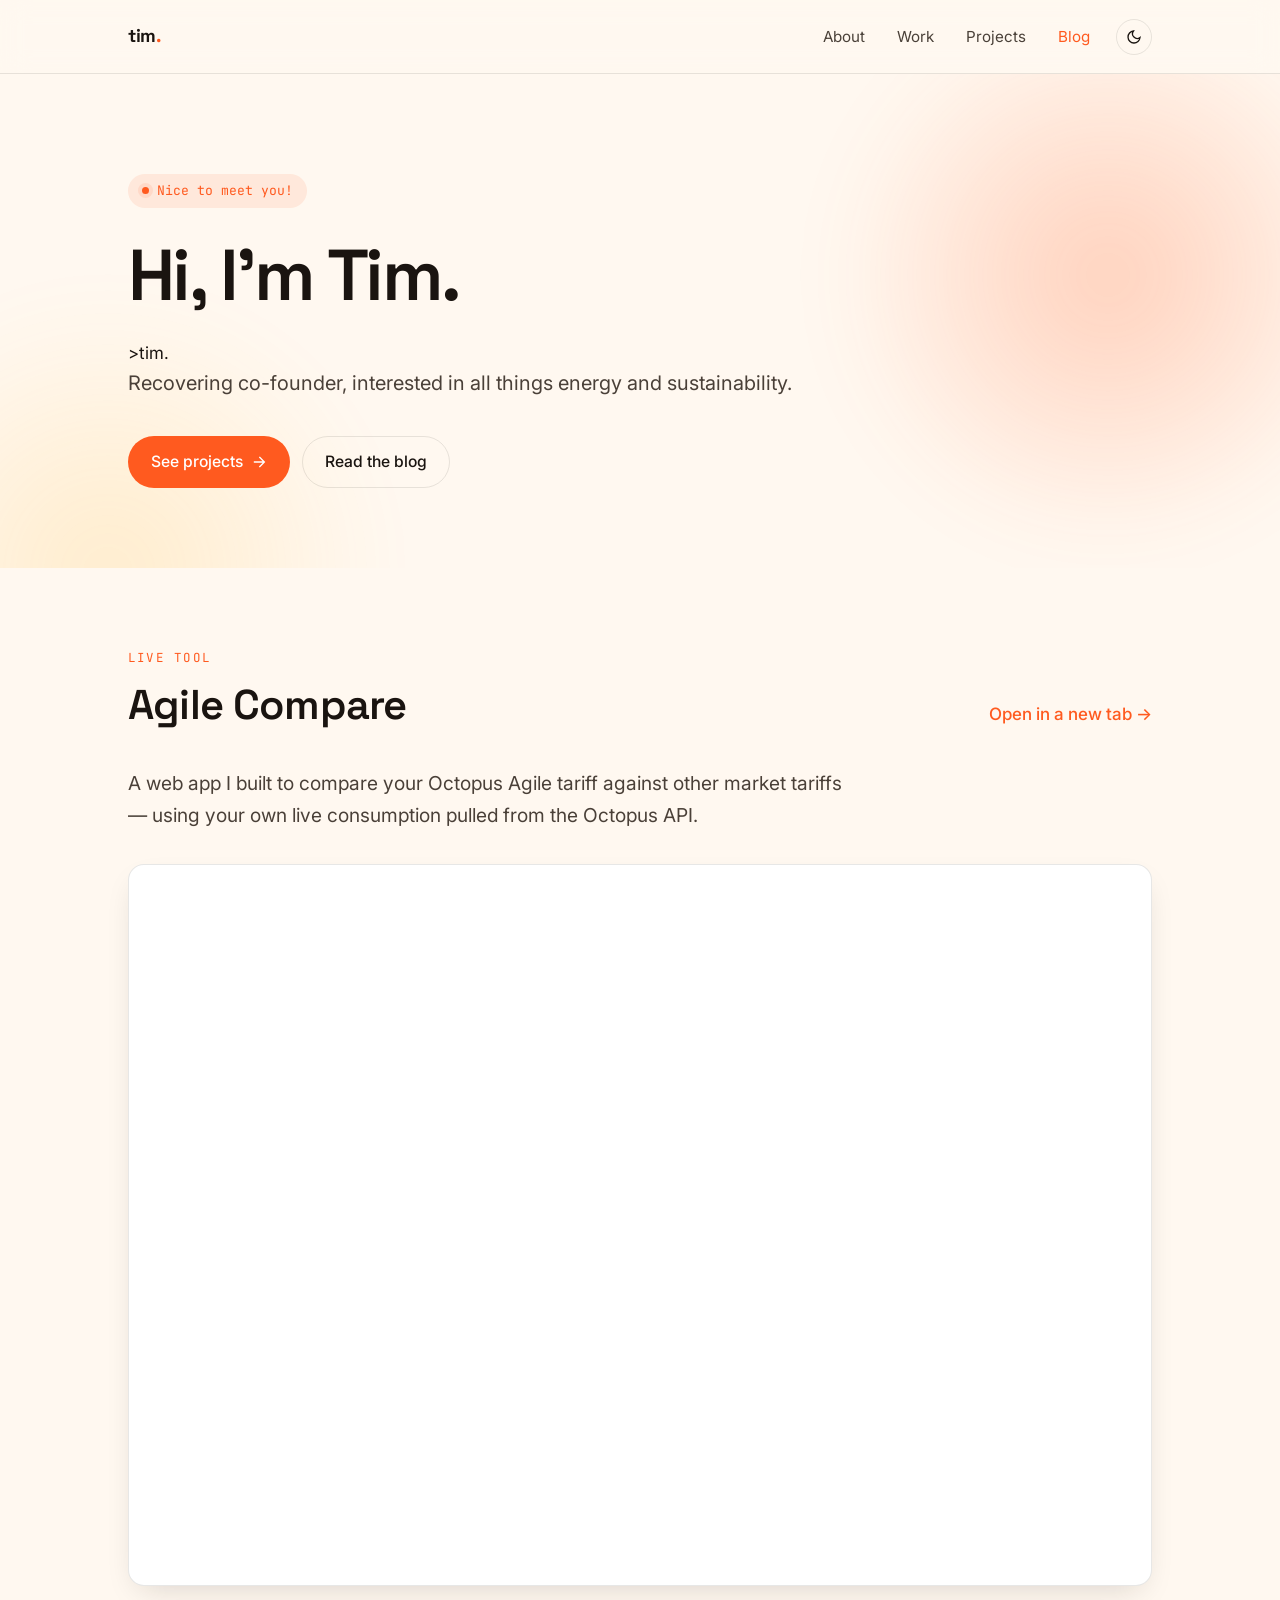
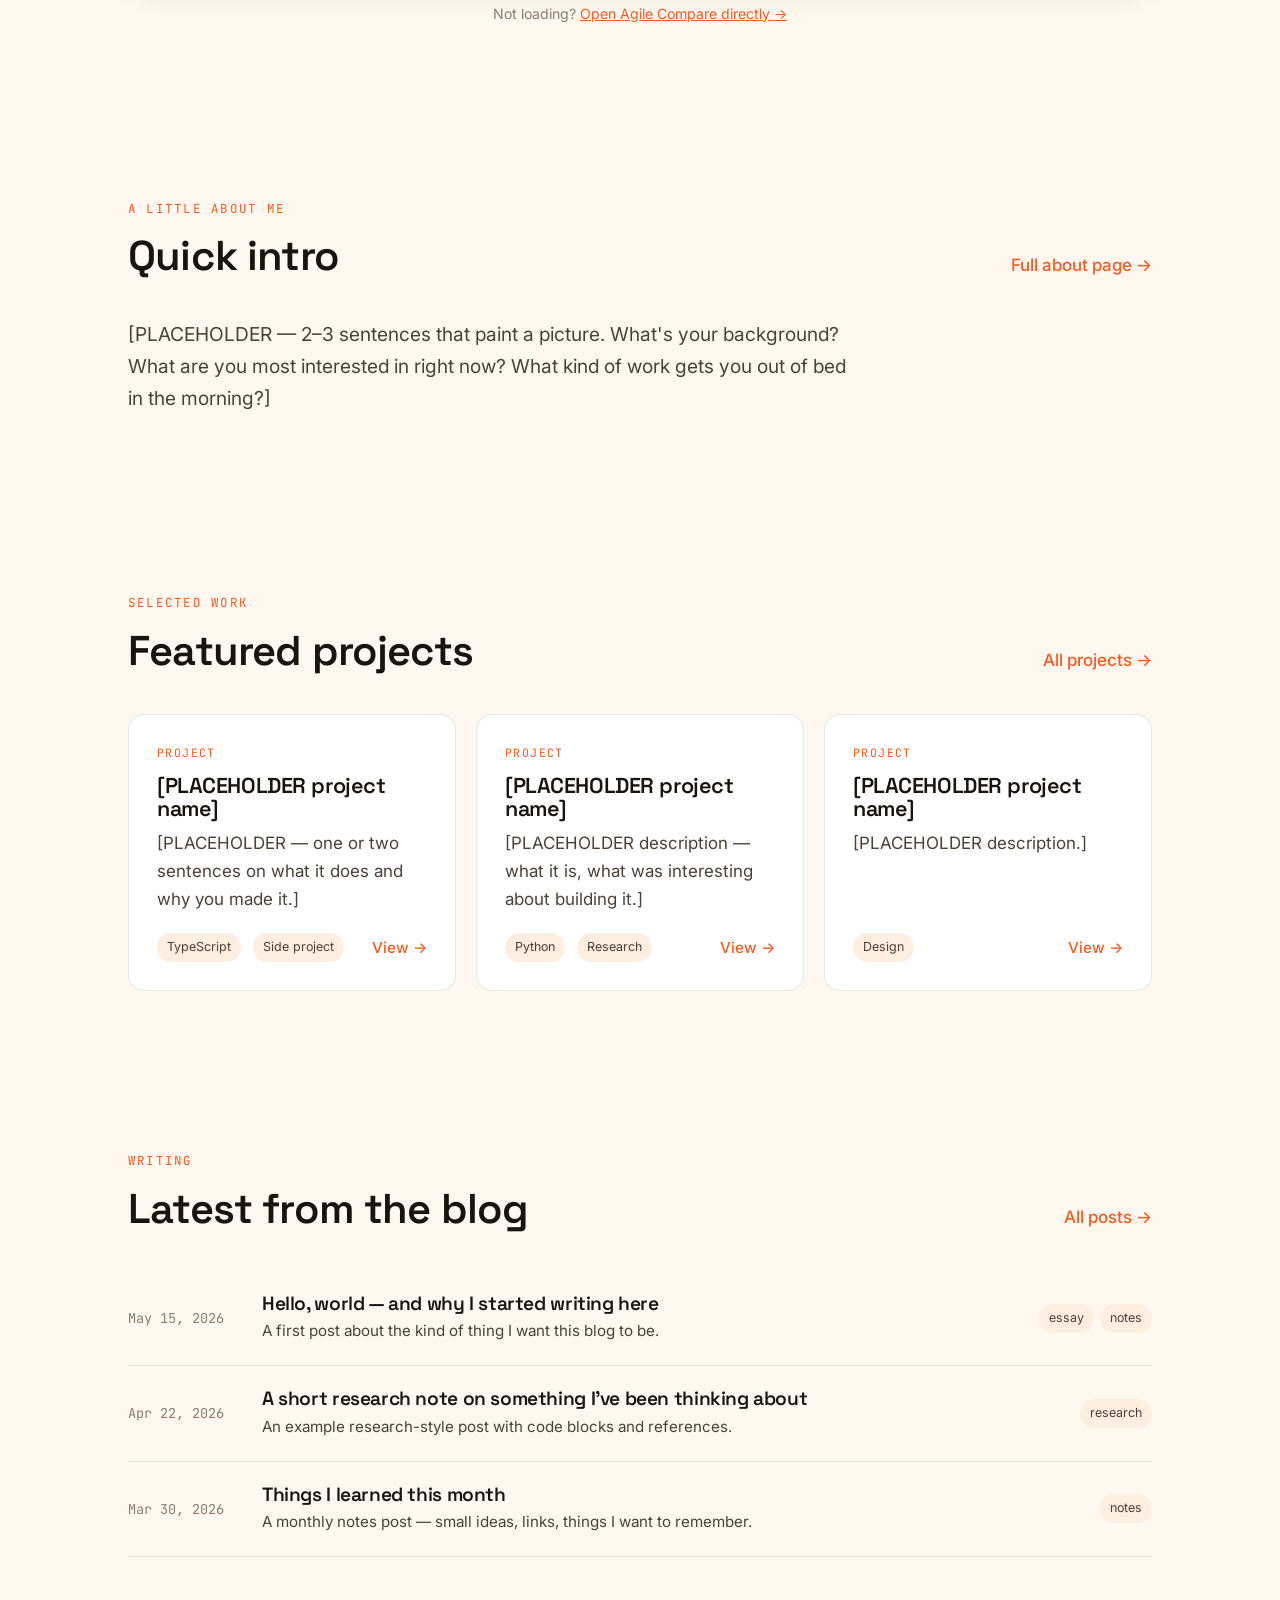
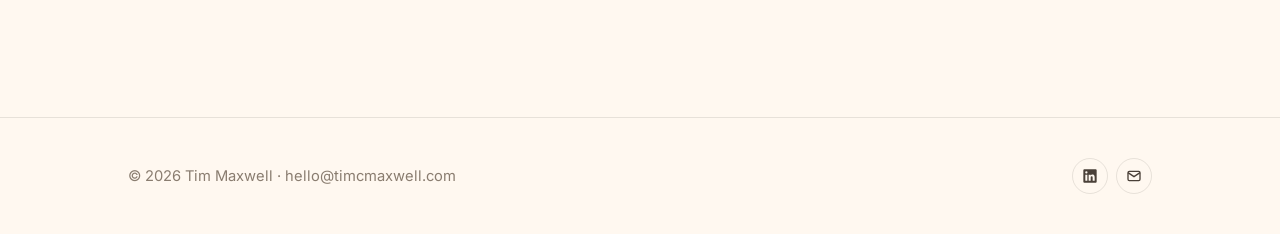
==== index.html @ f44ff453 "Update index.html" ====
<!doctype html>
<html lang="en">
<head>
  <meta charset="utf-8" />
  <meta name="viewport" content="width=device-width, initial-scale=1" />
  <title>Tim Maxwell</title>
  <meta name="description" content="Personal site of Tim Maxwell" />
  <link rel="preconnect" href="https://fonts.googleapis.com" />
  <link rel="preconnect" href="https://fonts.gstatic.com" crossorigin />
  <link href="https://fonts.googleapis.com/css2?family=Inter:wght@400;500;600&family=Space+Grotesk:wght@500;600;700&family=JetBrains+Mono:wght@400;500&display=swap" rel="stylesheet" />
  <link rel="stylesheet" href="assets/styles.css" />
</head>
<body>
<nav class="nav">
  <div class="nav__inner">
    <a class="nav__brand" href="index.html">tim<span>.</span></a>
    <div class="nav__links">
      <a href="about.html">About</a>
      <a href="work.html">Work</a>
      <a href="projects.html">Projects</a>
      <a href="blog/index.html">Blog</a>
      <button class="theme-toggle" data-theme-toggle aria-label="Toggle theme">
        <svg viewBox="0 0 24 24" fill="none" stroke="currentColor" stroke-width="2" stroke-linecap="round"><path d="M21 12.79A9 9 0 1 1 11.21 3 7 7 0 0 0 21 12.79z"/></svg>
      </button>
    </div>
  </div>
</nav>
<header class="hero">
  <div class="hero__blob"></div>
  <div class="hero__blob hero__blob--2"></div>
  <div class="container hero__inner">
    <span class="hero__tag reveal">Nice to meet you!</span>
    <h1 class="reveal">Hi, I'm Tim.</h1> >tim<span>.</span></a>
    <p class="hero__sub reveal">Recovering co-founder, interested in all things energy and sustainability.</p>
    <div class="hero__cta reveal">
      <a href="projects.html" class="btn btn--primary">
        See projects
        <svg viewBox="0 0 24 24" fill="none" stroke="currentColor" stroke-width="2" stroke-linecap="round"><path d="M5 12h14M13 5l7 7-7 7"/></svg>
      </a>
      <a href="blog/index.html" class="btn btn--ghost">Read the blog</a>
    </div>
  </div>
</header>
<section class="section" id="agile-compare">
  <div class="container">
    <div class="section__header">
      <div>
        <div class="eyebrow">Live tool</div>
        <h2>Agile Compare</h2>
      </div>
      <a href="https://agilecompare.com/" class="section__link" target="_blank" rel="noopener">Open in a new tab →</a>
    </div>
    <p class="lead reveal" style="margin-bottom: 32px;">A web app I built to compare your Octopus Agile tariff against other market tariffs — using your own live consumption pulled from the Octopus API.</p>
    <div class="reveal" style="border: 1px solid var(--line); border-radius: var(--radius-md); overflow: hidden; background: var(--surface); box-shadow: var(--shadow-md);">
      <iframe
        src="https://agilecompare.com/"
        title="Agile Compare — compare your Octopus Agile tariff against the market"
        loading="lazy"
        style="display: block; width: 100%; height: 720px; border: 0;"
        allow="clipboard-write">
      </iframe>
    </div>
    <p style="text-align: center; color: var(--ink-3); font-size: 0.88rem; margin-top: 16px;">
      Not loading? <a href="https://agilecompare.com/" target="_blank" rel="noopener" style="color: var(--accent); text-decoration: underline;">Open Agile Compare directly →</a>
    </p>
  </div>
</section>
<section class="section">
  <div class="container">
    <div class="section__header">
      <div>
        <div class="eyebrow">A little about me</div>
        <h2>Quick intro</h2>
      </div>
      <a href="about.html" class="section__link">Full about page →</a>
    </div>
    <p class="lead reveal">[PLACEHOLDER — 2–3 sentences that paint a picture. What's your background? What are you most interested in right now? What kind of work gets you out of bed in the morning?]</p>
  </div>
</section>
<section class="section">
  <div class="container">
    <div class="section__header">
      <div>
        <div class="eyebrow">Selected work</div>
        <h2>Featured projects</h2>
      </div>
      <a href="projects.html" class="section__link">All projects →</a>
    </div>
    <div class="grid">
      <article class="card reveal">
        <div class="card__tag">Project</div>
        <h3>[PLACEHOLDER project name]</h3>
        <p>[PLACEHOLDER — one or two sentences on what it does and why you made it.]</p>
        <div class="card__footer">
          <span class="chip">TypeScript</span>
          <span class="chip">Side project</span>
          <a href="#" class="card__link">View →</a>
        </div>
      </article>
      <article class="card reveal">
        <div class="card__tag">Project</div>
        <h3>[PLACEHOLDER project name]</h3>
        <p>[PLACEHOLDER description — what it is, what was interesting about building it.]</p>
        <div class="card__footer">
          <span class="chip">Python</span>
          <span class="chip">Research</span>
          <a href="#" class="card__link">View →</a>
        </div>
      </article>
      <article class="card reveal">
        <div class="card__tag">Project</div>
        <h3>[PLACEHOLDER project name]</h3>
        <p>[PLACEHOLDER description.]</p>
        <div class="card__footer">
          <span class="chip">Design</span>
          <a href="#" class="card__link">View →</a>
        </div>
      </article>
    </div>
  </div>
</section>
<section class="section">
  <div class="container">
    <div class="section__header">
      <div>
        <div class="eyebrow">Writing</div>
        <h2>Latest from the blog</h2>
      </div>
      <a href="blog/index.html" class="section__link">All posts →</a>
    </div>
    <div class="posts" id="latest-posts">
      <!-- populated by JS from blog/posts/index.json -->
    </div>
  </div>
</section>
<footer class="footer">
  <div class="container footer__inner">
    <div class="footer__meta">© <span data-year></span> Tim Maxwell · hello@timcmaxwell.com</div>
    <div class="footer__socials">
      <a href="https://www.linkedin.com/in/timconstablemaxwell/" aria-label="LinkedIn" target="_blank" rel="noopener">
        <svg viewBox="0 0 24 24" fill="currentColor"><path d="M20.5 2h-17A1.5 1.5 0 002 3.5v17A1.5 1.5 0 003.5 22h17a1.5 1.5 0 001.5-1.5v-17A1.5 1.5 0 0020.5 2zM8 19H5v-9h3zM6.5 8.25A1.75 1.75 0 118.3 6.5a1.78 1.78 0 01-1.8 1.75zM19 19h-3v-4.74c0-1.42-.6-1.93-1.38-1.93A1.74 1.74 0 0013 14.19a.66.66 0 000 .14V19h-3v-9h2.9v1.3a3.11 3.11 0 012.7-1.4c1.55 0 3.36.86 3.36 3.66z"/></svg>
      </a>
      <a href="mailto:hello@timcmaxwell.com" aria-label="Email">
        <svg viewBox="0 0 24 24" fill="none" stroke="currentColor" stroke-width="2"><rect x="3" y="5" width="18" height="14" rx="2"/><path d="m3 7 9 6 9-6"/></svg>
      </a>
    </div>
  </div>
</footer>
<script src="assets/main.js"></script>
<script>
  // Load latest 3 posts on homepage
  fetch("blog/posts/index.json")
    .then(r => r.json())
    .then(posts => {
      const c = document.getElementById("latest-posts");
      posts.slice(0, 3).forEach(p => {
        const row = document.createElement("a");
        row.href = `blog/post.html?slug=${p.slug}`;
        row.className = "post-row reveal";
        row.innerHTML = `
          <div class="post-row__date">${new Date(p.date).toLocaleDateString("en-US", { month: "short", day: "numeric", year: "numeric" })}</div>
          <div>
            <h3 class="post-row__title">${p.title}</h3>
            <p class="post-row__excerpt">${p.excerpt}</p>
          </div>
          <div class="post-row__tags">${p.tags.map(t => `<span class="chip">${t}</span>`).join("")}</div>
        `;
        c.appendChild(row);
      });
      // Re-observe new reveal elements
      document.querySelectorAll(".reveal:not(.in)").forEach(el => {
        const io = new IntersectionObserver((es, ob) => { es.forEach(e => { if (e.isIntersecting) { e.target.classList.add("in"); ob.unobserve(e.target); } }); });
        io.observe(el);
      });
    })
    .catch(() => {
      document.getElementById("latest-posts").innerHTML = '<p style="color:var(--ink-3)">Posts will appear here once the blog index loads.</p>';
    });
</script>
</body>
</html>
---- assets/styles.css ----
/* ============================================================
   Tim's personal site — design system
   ============================================================ */

:root {
  --bg: #FFF8F0;
  --bg-2: #FDEFE0;
  --surface: #FFFFFF;
  --ink: #1A1410;
  --ink-2: #4A4038;
  --ink-3: #8A7D70;
  --line: rgba(26, 20, 16, 0.10);
  --accent: #FF5A1F;
  --accent-2: #FFB627;
  --accent-soft: rgba(255, 90, 31, 0.10);
  --shadow-sm: 0 1px 2px rgba(26, 20, 16, 0.04), 0 0 0 1px rgba(26, 20, 16, 0.04);
  --shadow-md: 0 12px 32px -12px rgba(26, 20, 16, 0.18);
  --radius-sm: 10px;
  --radius-md: 16px;
  --radius-lg: 24px;
  --font-display: "Space Grotesk", system-ui, sans-serif;
  --font-body: "Inter", system-ui, -apple-system, sans-serif;
  --font-mono: "JetBrains Mono", "SF Mono", Menlo, monospace;
  --ease: cubic-bezier(0.22, 1, 0.36, 1);
}

[data-theme="dark"] {
  --bg: #14110E;
  --bg-2: #1C1814;
  --surface: #1F1A15;
  --ink: #FBF6EF;
  --ink-2: #C9BEB1;
  --ink-3: #8A7D70;
  --line: rgba(251, 246, 239, 0.10);
  --accent: #FF7A45;
  --accent-2: #FFB627;
  --accent-soft: rgba(255, 122, 69, 0.14);
  --shadow-md: 0 12px 32px -12px rgba(0, 0, 0, 0.5);
}

* { box-sizing: border-box; }

html { scroll-behavior: smooth; }

body {
  margin: 0;
  font-family: var(--font-body);
  background: var(--bg);
  color: var(--ink);
  font-size: 17px;
  line-height: 1.65;
  -webkit-font-smoothing: antialiased;
  text-rendering: optimizeLegibility;
  transition: background 0.4s var(--ease), color 0.4s var(--ease);
  overflow-x: hidden;
}

::selection { background: var(--accent); color: white; }

a { color: inherit; text-decoration: none; }
img { max-width: 100%; display: block; }

/* ---------- Typography ---------- */
h1, h2, h3, h4 {
  font-family: var(--font-display);
  font-weight: 600;
  letter-spacing: -0.02em;
  line-height: 1.1;
  margin: 0 0 0.5em;
}
h1 { font-size: clamp(2.4rem, 6vw, 4.5rem); letter-spacing: -0.035em; }
h2 { font-size: clamp(1.8rem, 3.6vw, 2.6rem); }
h3 { font-size: 1.35rem; }
p { margin: 0 0 1em; color: var(--ink-2); }
.lead { font-size: 1.2rem; color: var(--ink-2); max-width: 60ch; }
code { font-family: var(--font-mono); font-size: 0.92em; background: var(--bg-2); padding: 2px 6px; border-radius: 6px; }

/* ---------- Layout ---------- */
.container {
  max-width: 1080px;
  margin: 0 auto;
  padding: 0 28px;
}
.section { padding: 80px 0; }
.section--tight { padding: 48px 0; }
.eyebrow {
  font-family: var(--font-mono);
  font-size: 0.78rem;
  letter-spacing: 0.18em;
  text-transform: uppercase;
  color: var(--accent);
  margin-bottom: 14px;
}

/* ---------- Nav ---------- */
.nav {
  position: sticky;
  top: 0;
  z-index: 50;
  backdrop-filter: blur(14px);
  -webkit-backdrop-filter: blur(14px);
  background: color-mix(in srgb, var(--bg) 75%, transparent);
  border-bottom: 1px solid var(--line);
}
.nav__inner {
  display: flex;
  align-items: center;
  justify-content: space-between;
  padding: 16px 28px;
  max-width: 1080px;
  margin: 0 auto;
}
.nav__brand {
  font-family: var(--font-display);
  font-weight: 700;
  font-size: 1.15rem;
  letter-spacing: -0.02em;
}
.nav__brand span { color: var(--accent); }
.nav__links {
  display: flex;
  gap: 4px;
  align-items: center;
}
.nav__links a {
  font-size: 0.95rem;
  padding: 8px 14px;
  border-radius: 999px;
  color: var(--ink-2);
  transition: all 0.2s var(--ease);
}
.nav__links a:hover { background: var(--accent-soft); color: var(--accent); }
.nav__links a.active { color: var(--accent); }
.theme-toggle {
  background: transparent;
  border: 1px solid var(--line);
  color: var(--ink);
  width: 36px; height: 36px;
  border-radius: 999px;
  display: inline-flex; align-items: center; justify-content: center;
  cursor: pointer;
  margin-left: 8px;
  transition: all 0.2s var(--ease);
}
.theme-toggle:hover { border-color: var(--accent); color: var(--accent); }
.theme-toggle svg { width: 16px; height: 16px; }

/* ---------- Hero ---------- */
.hero { position: relative; padding: 100px 0 80px; overflow: hidden; }
.hero__blob {
  position: absolute;
  top: -20%;
  right: -10%;
  width: 600px; height: 600px;
  background: radial-gradient(circle, var(--accent) 0%, transparent 65%);
  opacity: 0.25;
  border-radius: 50%;
  filter: blur(40px);
  z-index: 0;
  animation: blob-drift 22s ease-in-out infinite;
}
.hero__blob--2 {
  top: 40%; left: -15%;
  background: radial-gradient(circle, var(--accent-2) 0%, transparent 65%);
  opacity: 0.18;
  animation-delay: -8s;
  animation-duration: 28s;
}
@keyframes blob-drift {
  0%, 100% { transform: translate(0, 0) scale(1); }
  33% { transform: translate(80px, -40px) scale(1.1); }
  66% { transform: translate(-40px, 60px) scale(0.95); }
}
.hero__inner { position: relative; z-index: 1; }
.hero__tag {
  display: inline-flex;
  align-items: center;
  gap: 8px;
  font-family: var(--font-mono);
  font-size: 0.82rem;
  padding: 6px 14px;
  background: var(--accent-soft);
  color: var(--accent);
  border-radius: 999px;
  margin-bottom: 28px;
}
.hero__tag::before {
  content: "";
  width: 7px; height: 7px;
  border-radius: 50%;
  background: var(--accent);
  box-shadow: 0 0 0 4px var(--accent-soft);
  animation: pulse 2s ease-in-out infinite;
}
@keyframes pulse {
  0%, 100% { box-shadow: 0 0 0 4px var(--accent-soft); }
  50% { box-shadow: 0 0 0 8px transparent; }
}
.hero h1 { max-width: 14ch; margin-bottom: 24px; }
.hero h1 em { font-style: normal; color: var(--accent); position: relative; }
.hero h1 em::after {
  content: "";
  position: absolute;
  left: 0; right: 0; bottom: 0.08em;
  height: 0.18em;
  background: var(--accent-2);
  opacity: 0.35;
  z-index: -1;
}
.hero__sub { font-size: 1.25rem; color: var(--ink-2); max-width: 58ch; margin-bottom: 36px; }
.hero__cta { display: flex; gap: 12px; flex-wrap: wrap; }

/* ---------- Buttons ---------- */
.btn {
  display: inline-flex;
  align-items: center;
  gap: 8px;
  padding: 12px 22px;
  border-radius: 999px;
  font-size: 0.98rem;
  font-weight: 500;
  border: 1px solid transparent;
  cursor: pointer;
  transition: all 0.25s var(--ease);
  font-family: var(--font-body);
}
.btn--primary { background: var(--accent); color: white; }
.btn--primary:hover { transform: translateY(-2px); box-shadow: 0 10px 24px -10px var(--accent); }
.btn--ghost { background: transparent; color: var(--ink); border-color: var(--line); }
.btn--ghost:hover { border-color: var(--accent); color: var(--accent); }
.btn svg { width: 16px; height: 16px; transition: transform 0.25s var(--ease); }
.btn:hover svg { transform: translateX(3px); }

/* ---------- Section header ---------- */
.section__header { display: flex; justify-content: space-between; align-items: flex-end; margin-bottom: 40px; gap: 24px; flex-wrap: wrap; }
.section__header h2 { margin: 0; }
.section__link { display: inline-flex; align-items: center; gap: 6px; color: var(--accent); font-weight: 500; }
.section__link:hover { gap: 10px; }

/* ---------- Cards / Projects ---------- */
.grid {
  display: grid;
  grid-template-columns: repeat(auto-fit, minmax(260px, 1fr));
  gap: 20px;
}
.card {
  background: var(--surface);
  border: 1px solid var(--line);
  border-radius: var(--radius-md);
  padding: 28px;
  transition: all 0.35s var(--ease);
  position: relative;
  overflow: hidden;
  display: flex;
  flex-direction: column;
  min-height: 240px;
}
.card::before {
  content: "";
  position: absolute;
  inset: 0;
  background: radial-gradient(circle at var(--mx, 50%) var(--my, 0%), var(--accent-soft), transparent 60%);
  opacity: 0;
  transition: opacity 0.35s var(--ease);
  pointer-events: none;
}
.card:hover { transform: translateY(-4px); border-color: var(--accent); box-shadow: var(--shadow-md); }
.card:hover::before { opacity: 1; }
.card__tag {
  font-family: var(--font-mono);
  font-size: 0.72rem;
  letter-spacing: 0.12em;
  text-transform: uppercase;
  color: var(--accent);
  margin-bottom: 12px;
}
.card h3 { margin-bottom: 8px; }
.card p { color: var(--ink-2); margin-bottom: 20px; }
.card__footer { margin-top: auto; display: flex; gap: 12px; flex-wrap: wrap; align-items: center; }
.chip {
  font-size: 0.78rem;
  padding: 4px 10px;
  background: var(--bg-2);
  border-radius: 999px;
  color: var(--ink-2);
}
.card__link {
  display: inline-flex;
  align-items: center;
  gap: 4px;
  color: var(--accent);
  font-weight: 500;
  font-size: 0.95rem;
  margin-left: auto;
}
.card__link:hover { gap: 8px; }

/* ---------- Post list ---------- */
.posts { display: flex; flex-direction: column; }
.post-row {
  display: grid;
  grid-template-columns: 110px 1fr auto;
  gap: 24px;
  align-items: center;
  padding: 22px 0;
  border-bottom: 1px solid var(--line);
  transition: all 0.25s var(--ease);
}
.post-row:hover { padding-left: 12px; }
.post-row:hover .post-row__title { color: var(--accent); }
.post-row__date { font-family: var(--font-mono); font-size: 0.85rem; color: var(--ink-3); }
.post-row__title { font-family: var(--font-display); font-size: 1.2rem; font-weight: 600; color: var(--ink); transition: color 0.25s var(--ease); margin: 0 0 4px; }
.post-row__excerpt { color: var(--ink-2); font-size: 0.95rem; margin: 0; }
.post-row__tags { display: flex; gap: 6px; flex-wrap: wrap; }

/* ---------- Filter bar ---------- */
.filter-bar {
  display: flex;
  gap: 8px;
  flex-wrap: wrap;
  margin-bottom: 36px;
}
.filter-bar button {
  font-family: var(--font-body);
  font-size: 0.92rem;
  padding: 8px 16px;
  background: transparent;
  border: 1px solid var(--line);
  color: var(--ink-2);
  border-radius: 999px;
  cursor: pointer;
  transition: all 0.2s var(--ease);
}
.filter-bar button:hover { border-color: var(--accent); color: var(--accent); }
.filter-bar button.active { background: var(--accent); color: white; border-color: var(--accent); }

/* ---------- About page ---------- */
.about-layout {
  display: grid;
  grid-template-columns: 280px 1fr;
  gap: 64px;
  align-items: start;
}
@media (max-width: 720px) {
  .about-layout { grid-template-columns: 1fr; gap: 32px; }
}
.about-photo {
  aspect-ratio: 1;
  border-radius: var(--radius-lg);
  background: linear-gradient(135deg, var(--accent), var(--accent-2));
  display: flex; align-items: center; justify-content: center;
  color: white;
  font-family: var(--font-display);
  font-size: 4rem;
  font-weight: 700;
  position: sticky;
  top: 100px;
}
.about-prose p { font-size: 1.1rem; line-height: 1.75; }

/* ---------- Timeline ---------- */
.timeline { position: relative; padding-left: 32px; margin: 40px 0; }
.timeline::before {
  content: "";
  position: absolute;
  left: 6px; top: 8px; bottom: 8px;
  width: 2px;
  background: var(--line);
}
.timeline__item { position: relative; padding-bottom: 32px; }
.timeline__item::before {
  content: "";
  position: absolute;
  left: -32px; top: 6px;
  width: 14px; height: 14px;
  border-radius: 50%;
  background: var(--bg);
  border: 2px solid var(--accent);
}
.timeline__date { font-family: var(--font-mono); font-size: 0.82rem; color: var(--ink-3); margin-bottom: 4px; }
.timeline__title { font-family: var(--font-display); font-weight: 600; font-size: 1.15rem; margin-bottom: 4px; }
.timeline__desc { color: var(--ink-2); font-size: 0.98rem; }

/* ---------- Footer ---------- */
.footer {
  border-top: 1px solid var(--line);
  padding: 40px 0;
  margin-top: 80px;
}
.footer__inner {
  display: flex;
  justify-content: space-between;
  align-items: center;
  flex-wrap: wrap;
  gap: 16px;
}
.footer__meta { color: var(--ink-3); font-size: 0.92rem; }
.footer__socials { display: flex; gap: 8px; }
.footer__socials a {
  width: 36px; height: 36px;
  border-radius: 999px;
  border: 1px solid var(--line);
  display: inline-flex; align-items: center; justify-content: center;
  color: var(--ink-2);
  transition: all 0.2s var(--ease);
}
.footer__socials a:hover { border-color: var(--accent); color: var(--accent); transform: translateY(-2px); }
.footer__socials svg { width: 16px; height: 16px; }

/* ---------- Blog post (rendered Markdown) ---------- */
.prose {
  max-width: 68ch;
  margin: 0 auto;
  font-size: 1.1rem;
  line-height: 1.75;
  color: var(--ink-2);
}
.prose h1, .prose h2, .prose h3 { color: var(--ink); margin-top: 1.8em; }
.prose h1 { font-size: 2.4rem; margin-top: 0; }
.prose a { color: var(--accent); text-decoration: underline; text-decoration-thickness: 1px; text-underline-offset: 3px; }
.prose blockquote {
  border-left: 3px solid var(--accent);
  padding: 4px 0 4px 20px;
  margin: 1.5em 0;
  color: var(--ink);
  font-style: italic;
}
.prose pre {
  background: var(--bg-2);
  padding: 18px 22px;
  border-radius: var(--radius-sm);
  overflow-x: auto;
  font-size: 0.92rem;
  line-height: 1.55;
  border: 1px solid var(--line);
}
.prose pre code { background: transparent; padding: 0; }
.prose ul, .prose ol { padding-left: 1.4em; }
.prose img { border-radius: var(--radius-sm); margin: 1.5em 0; }
.post-meta {
  text-align: center;
  margin-bottom: 48px;
  color: var(--ink-3);
  font-family: var(--font-mono);
  font-size: 0.88rem;
}
.post-meta .post-meta__tags { display: inline-flex; gap: 6px; margin-left: 12px; }

/* ---------- Reveal animation ---------- */
.reveal { opacity: 0; transform: translateY(24px); transition: opacity 0.7s var(--ease), transform 0.7s var(--ease); }
.reveal.in { opacity: 1; transform: translateY(0); }

/* ---------- Utilities ---------- */
.center { text-align: center; }
.mt-0 { margin-top: 0; }
.mb-0 { margin-bottom: 0; }

@media (max-width: 720px) {
  .nav__links a { display: none; }
  .nav__links a.active { display: inline-flex; }
  .section { padding: 60px 0; }
  .post-row { grid-template-columns: 1fr; gap: 8px; padding: 18px 0; }
  .post-row__date { order: -1; }
  .post-row__tags { order: 1; }
  .hero { padding: 60px 0; }
}
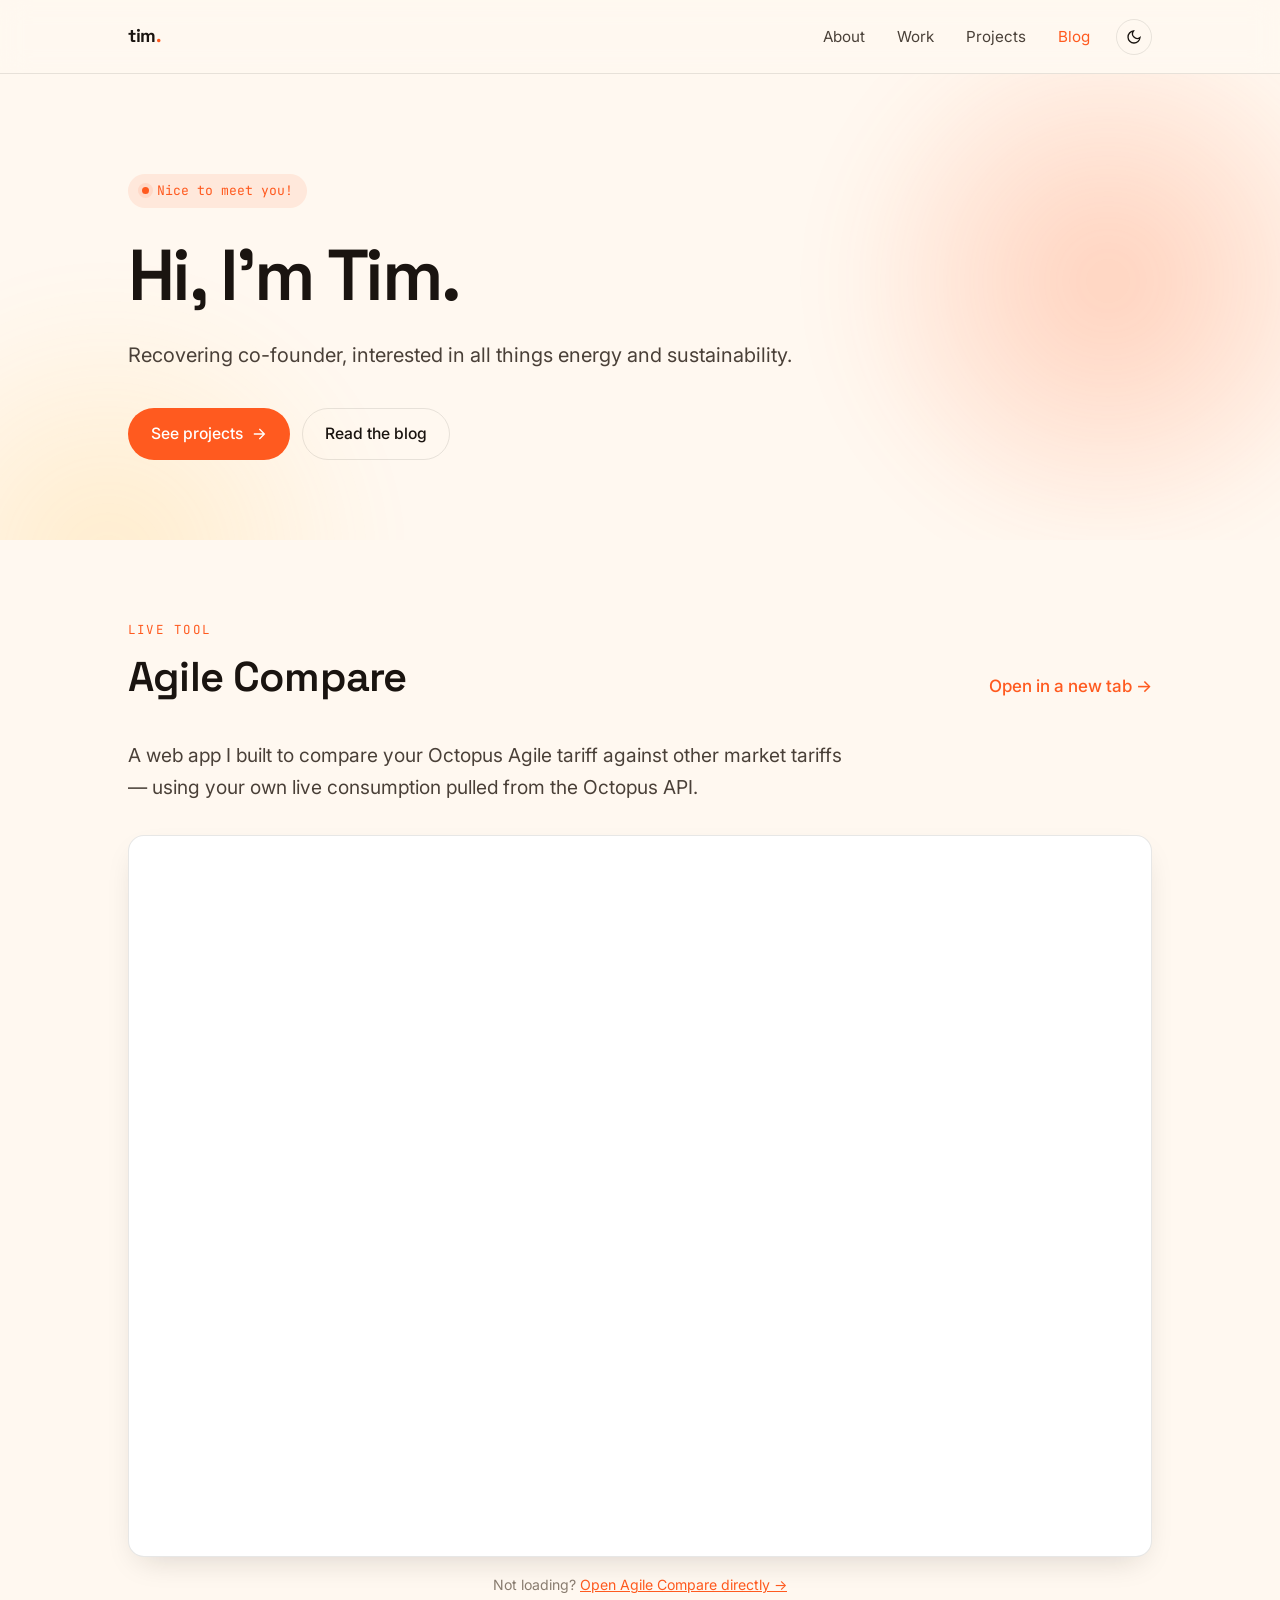
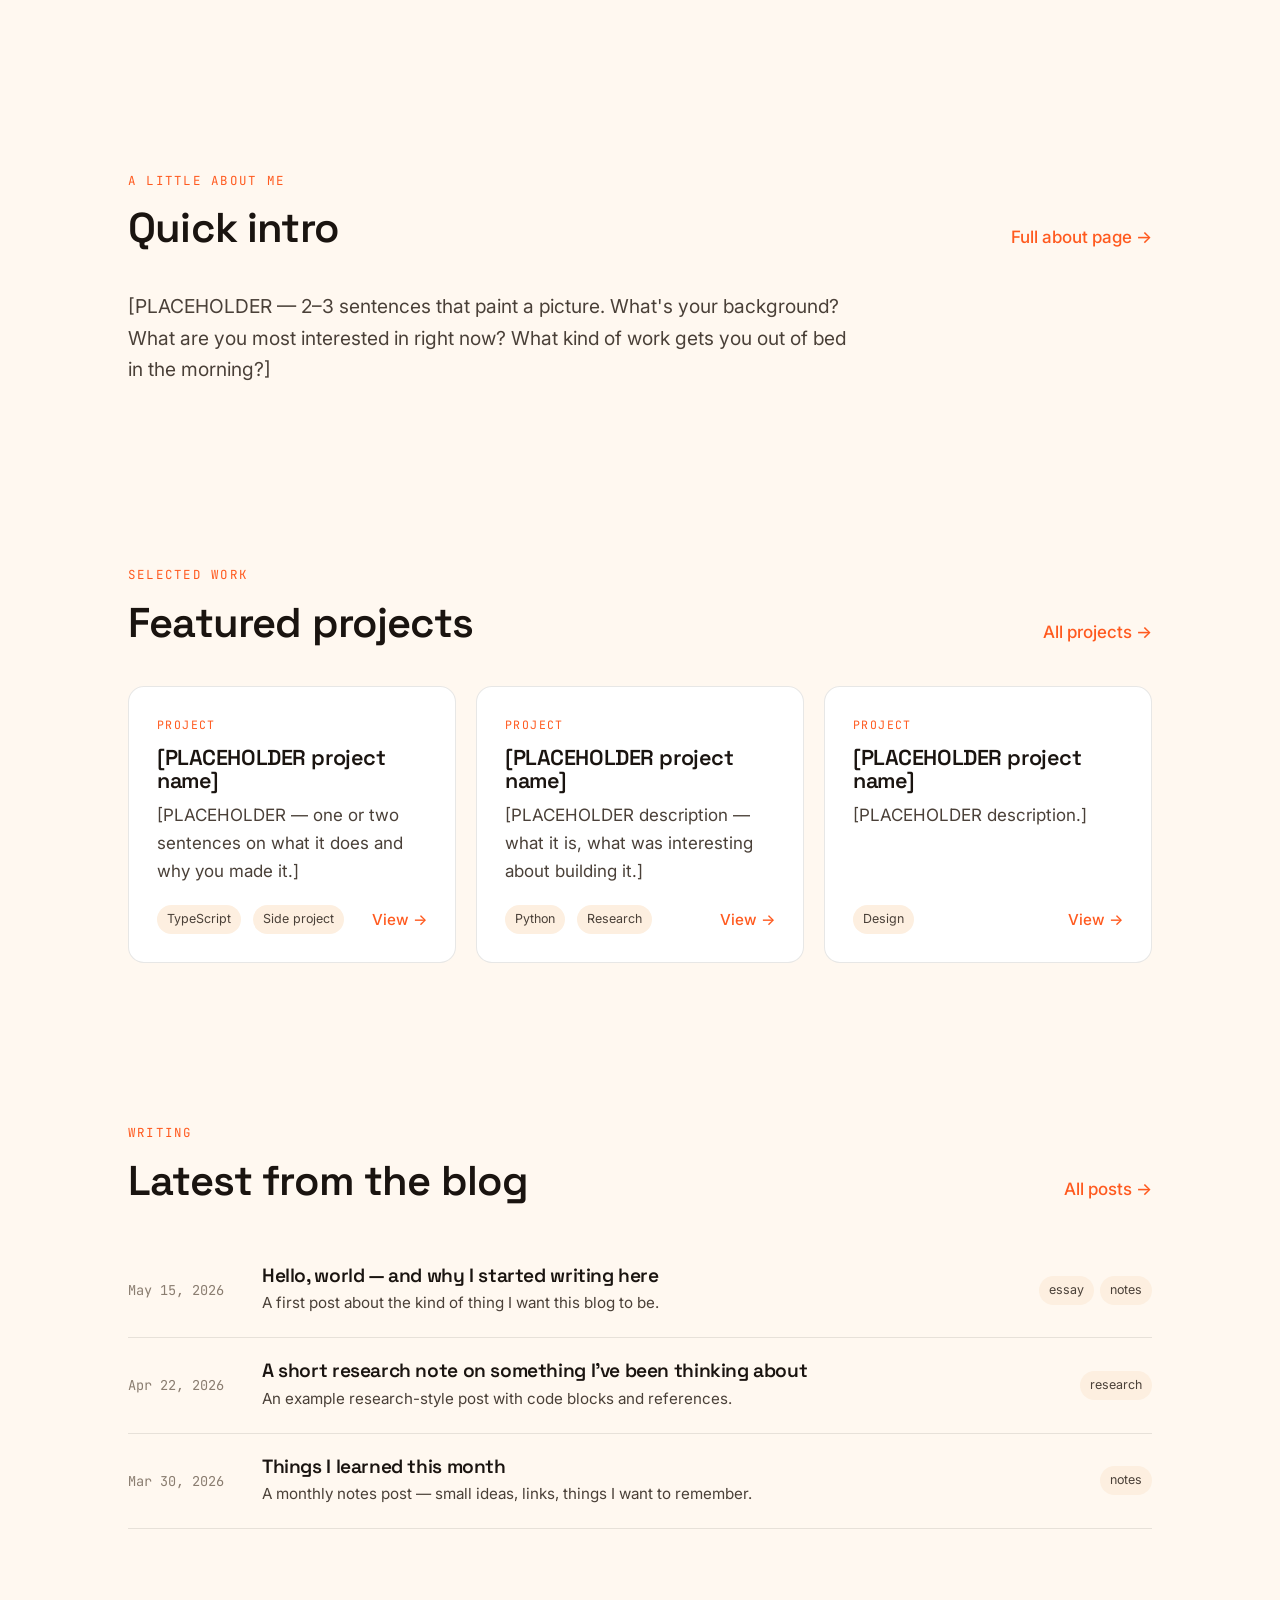
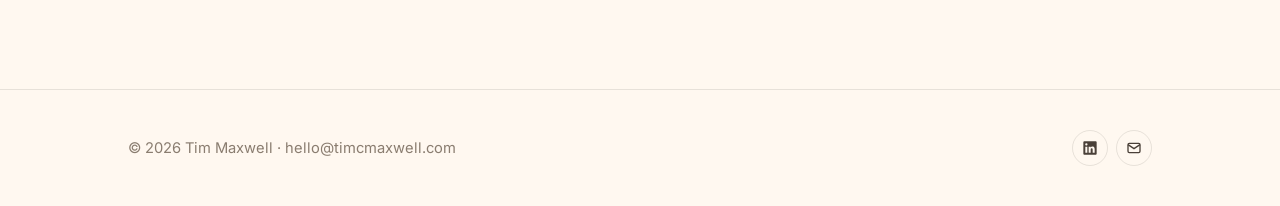
==== commit 7fe9c15f: "Update index.html" ====
--- a/index.html
+++ b/index.html
@@ -30,7 +30,7 @@
   <div class="hero__blob hero__blob--2"></div>
   <div class="container hero__inner">
     <span class="hero__tag reveal">Nice to meet you!</span>
-    <h1 class="reveal">Hi, I'm Tim.</h1> >tim<span>.</span></a>
+    <h1 class="reveal">Hi, I'm Tim<span>.</span></h1>
     <p class="hero__sub reveal">Recovering co-founder, interested in all things energy and sustainability.</p>
     <div class="hero__cta reveal">
       <a href="projects.html" class="btn btn--primary">
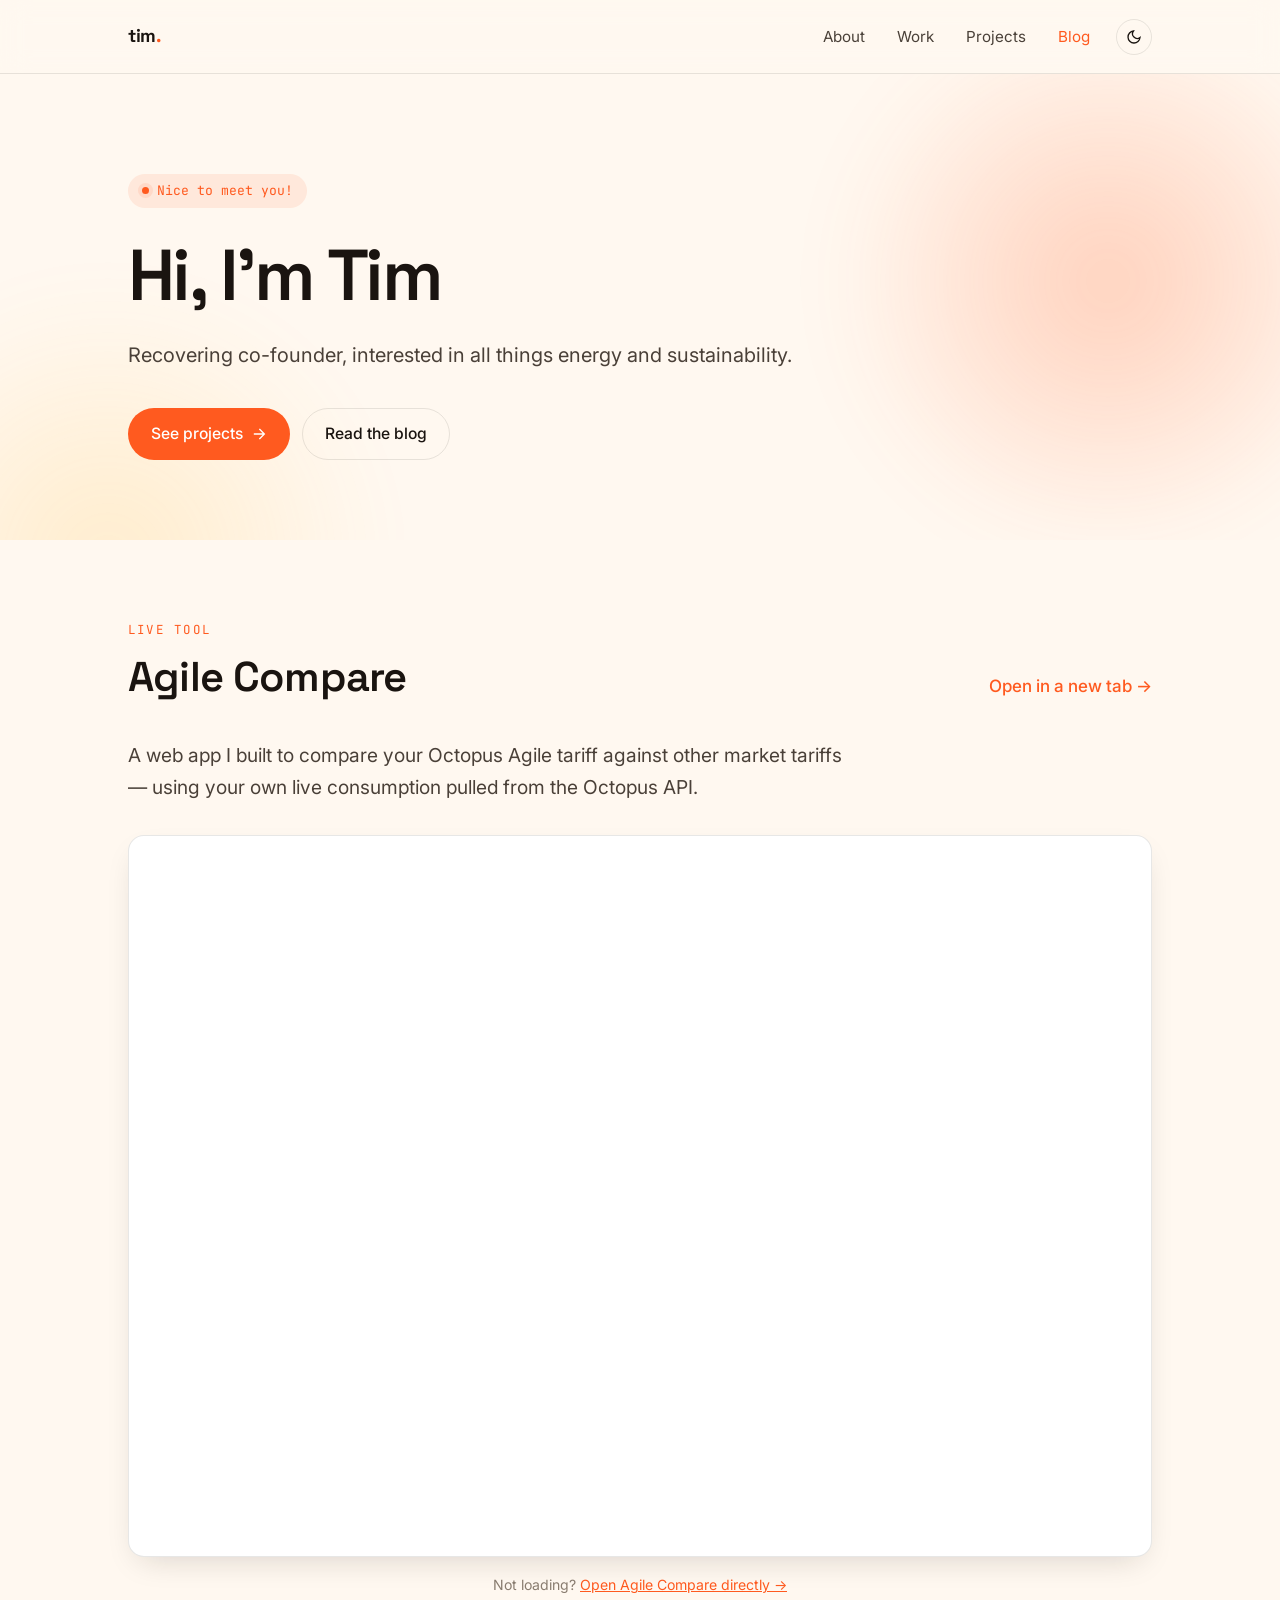
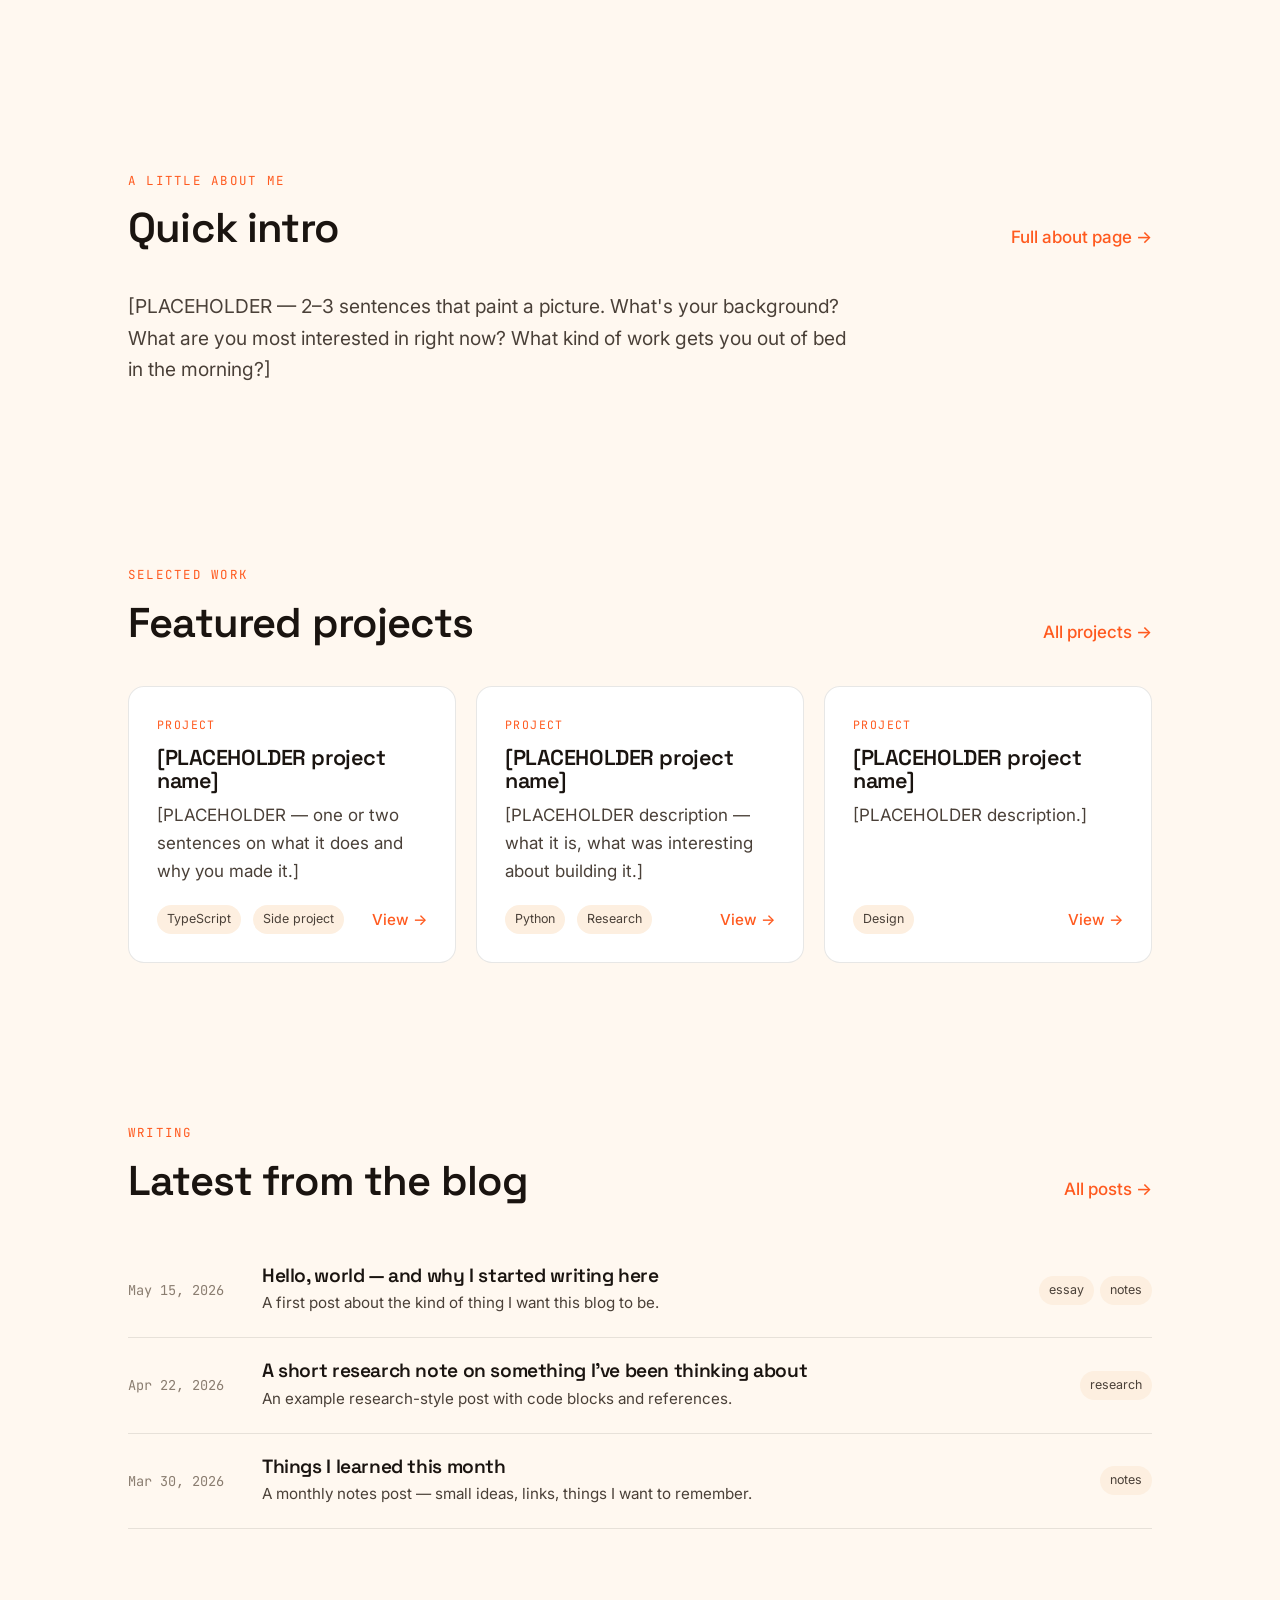
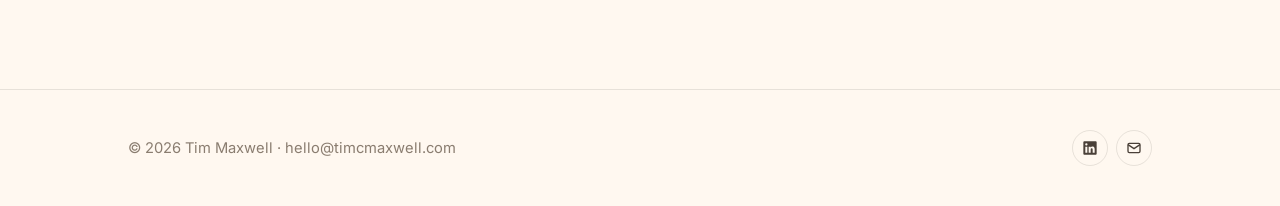
==== commit 66e7cef2: "Update index.html" ====
--- a/index.html
+++ b/index.html
@@ -30,7 +30,7 @@
   <div class="hero__blob hero__blob--2"></div>
   <div class="container hero__inner">
     <span class="hero__tag reveal">Nice to meet you!</span>
-    <h1 class="reveal">Hi, I'm Tim<span>.</span></h1>
+    <h1 class="reveal">Hi, I'm Tim</h1>
     <p class="hero__sub reveal">Recovering co-founder, interested in all things energy and sustainability.</p>
     <div class="hero__cta reveal">
       <a href="projects.html" class="btn btn--primary">
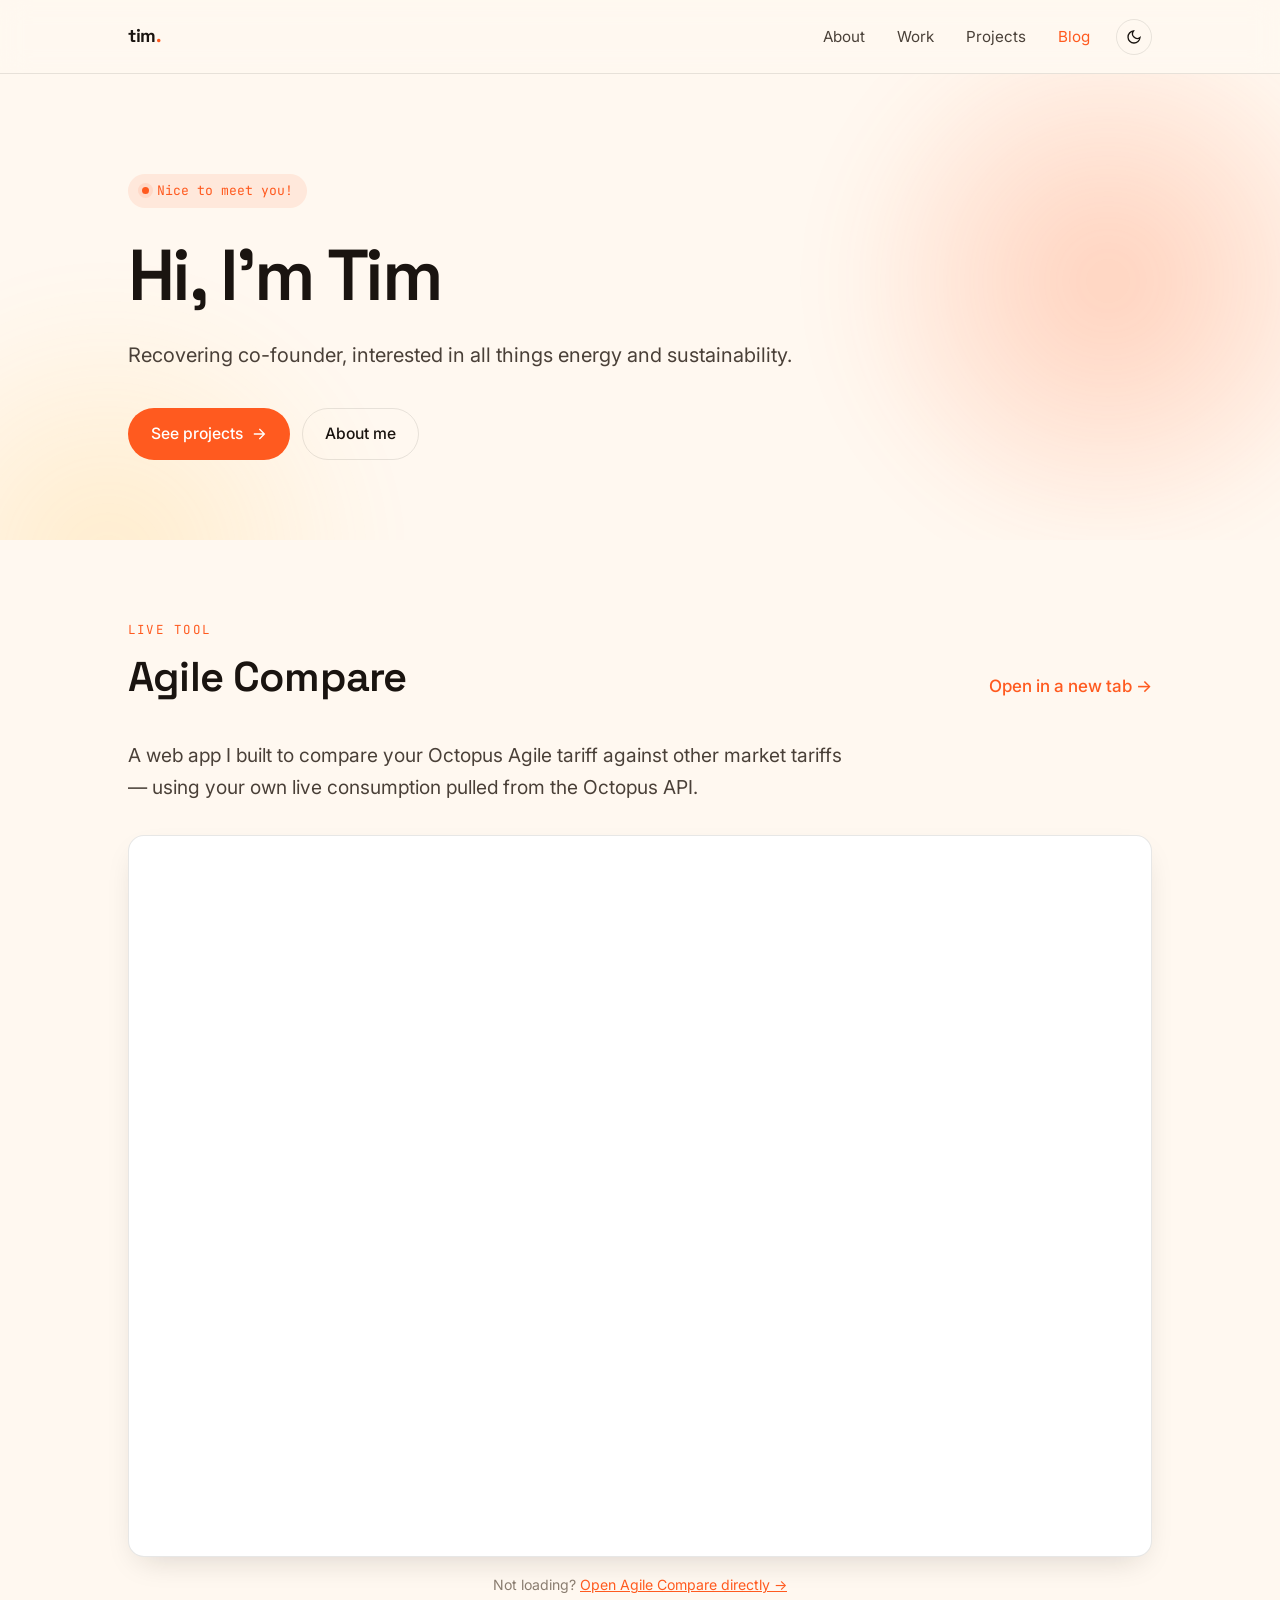
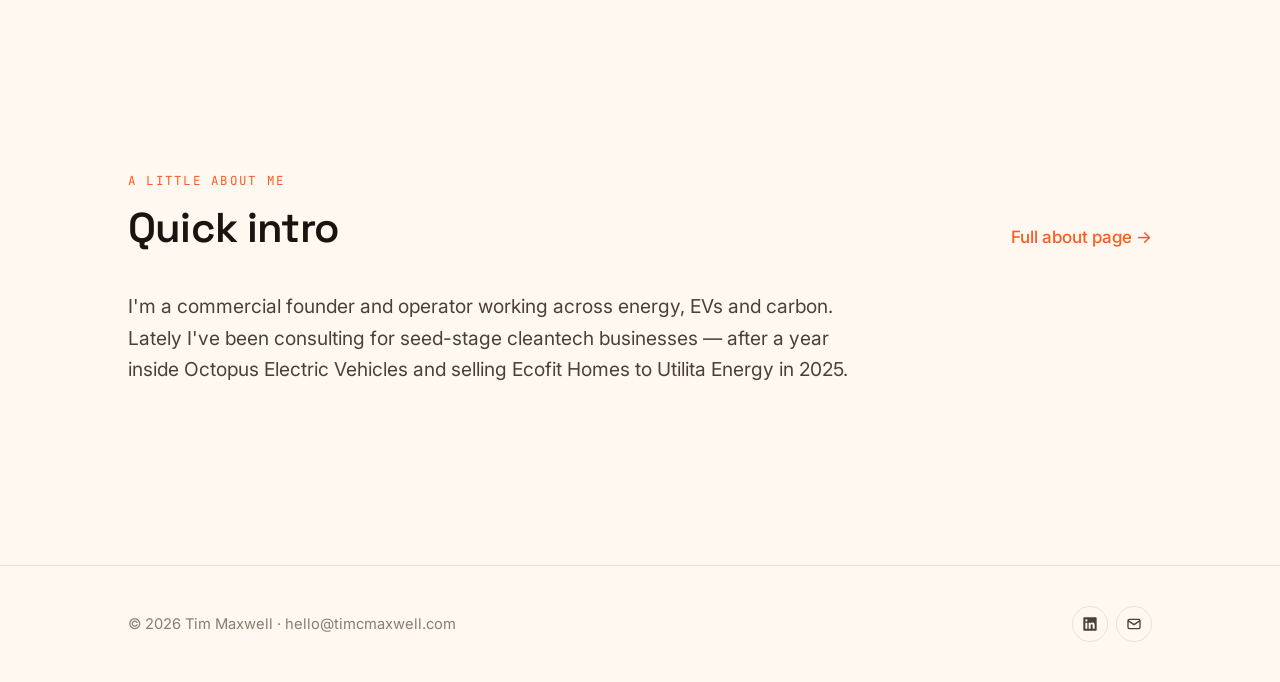
==== commit 3a168c52: "Update index.html" ====
--- a/index.html
+++ b/index.html
@@ -4,11 +4,12 @@
   <meta charset="utf-8" />
   <meta name="viewport" content="width=device-width, initial-scale=1" />
   <title>Tim Maxwell</title>
-  <meta name="description" content="Personal site of Tim Maxwell" />
+  <meta name="description" content="Personal site of Tim Maxwell — commercial founder and operator across energy, EVs and carbon." />
   <link rel="preconnect" href="https://fonts.googleapis.com" />
   <link rel="preconnect" href="https://fonts.gstatic.com" crossorigin />
   <link href="https://fonts.googleapis.com/css2?family=Inter:wght@400;500;600&family=Space+Grotesk:wght@500;600;700&family=JetBrains+Mono:wght@400;500&display=swap" rel="stylesheet" />
   <link rel="stylesheet" href="assets/styles.css" />
+  <style>.reveal { opacity: 1; transform: none; }</style>
 </head>
 <body>
 <nav class="nav">
@@ -25,22 +26,24 @@
     </div>
   </div>
 </nav>
+
 <header class="hero">
   <div class="hero__blob"></div>
   <div class="hero__blob hero__blob--2"></div>
   <div class="container hero__inner">
-    <span class="hero__tag reveal">Nice to meet you!</span>
-    <h1 class="reveal">Hi, I'm Tim</h1>
-    <p class="hero__sub reveal">Recovering co-founder, interested in all things energy and sustainability.</p>
-    <div class="hero__cta reveal">
+    <span class="hero__tag">Nice to meet you!</span>
+    <h1>Hi, I'm Tim</h1>
+    <p class="hero__sub">Recovering co-founder, interested in all things energy and sustainability.</p>
+    <div class="hero__cta">
       <a href="projects.html" class="btn btn--primary">
         See projects
         <svg viewBox="0 0 24 24" fill="none" stroke="currentColor" stroke-width="2" stroke-linecap="round"><path d="M5 12h14M13 5l7 7-7 7"/></svg>
       </a>
-      <a href="blog/index.html" class="btn btn--ghost">Read the blog</a>
+      <a href="about.html" class="btn btn--ghost">About me</a>
     </div>
   </div>
 </header>
+
 <section class="section" id="agile-compare">
   <div class="container">
     <div class="section__header">
@@ -50,8 +53,8 @@
       </div>
       <a href="https://agilecompare.com/" class="section__link" target="_blank" rel="noopener">Open in a new tab →</a>
     </div>
-    <p class="lead reveal" style="margin-bottom: 32px;">A web app I built to compare your Octopus Agile tariff against other market tariffs — using your own live consumption pulled from the Octopus API.</p>
-    <div class="reveal" style="border: 1px solid var(--line); border-radius: var(--radius-md); overflow: hidden; background: var(--surface); box-shadow: var(--shadow-md);">
+    <p class="lead" style="margin-bottom: 32px;">A web app I built to compare your Octopus Agile tariff against other market tariffs — using your own live consumption pulled from the Octopus API.</p>
+    <div style="border: 1px solid var(--line); border-radius: var(--radius-md); overflow: hidden; background: var(--surface); box-shadow: var(--shadow-md);">
       <iframe
         src="https://agilecompare.com/"
         title="Agile Compare — compare your Octopus Agile tariff against the market"
@@ -65,6 +68,7 @@
     </p>
   </div>
 </section>
+
 <section class="section">
   <div class="container">
     <div class="section__header">
@@ -74,65 +78,10 @@
       </div>
       <a href="about.html" class="section__link">Full about page →</a>
     </div>
-    <p class="lead reveal">[PLACEHOLDER — 2–3 sentences that paint a picture. What's your background? What are you most interested in right now? What kind of work gets you out of bed in the morning?]</p>
+    <p class="lead">I'm a commercial founder and operator working across energy, EVs and carbon. Lately I've been consulting for seed-stage cleantech businesses — after a year inside Octopus Electric Vehicles and selling Ecofit Homes to Utilita Energy in 2025.</p>
   </div>
 </section>
-<section class="section">
-  <div class="container">
-    <div class="section__header">
-      <div>
-        <div class="eyebrow">Selected work</div>
-        <h2>Featured projects</h2>
-      </div>
-      <a href="projects.html" class="section__link">All projects →</a>
-    </div>
-    <div class="grid">
-      <article class="card reveal">
-        <div class="card__tag">Project</div>
-        <h3>[PLACEHOLDER project name]</h3>
-        <p>[PLACEHOLDER — one or two sentences on what it does and why you made it.]</p>
-        <div class="card__footer">
-          <span class="chip">TypeScript</span>
-          <span class="chip">Side project</span>
-          <a href="#" class="card__link">View →</a>
-        </div>
-      </article>
-      <article class="card reveal">
-        <div class="card__tag">Project</div>
-        <h3>[PLACEHOLDER project name]</h3>
-        <p>[PLACEHOLDER description — what it is, what was interesting about building it.]</p>
-        <div class="card__footer">
-          <span class="chip">Python</span>
-          <span class="chip">Research</span>
-          <a href="#" class="card__link">View →</a>
-        </div>
-      </article>
-      <article class="card reveal">
-        <div class="card__tag">Project</div>
-        <h3>[PLACEHOLDER project name]</h3>
-        <p>[PLACEHOLDER description.]</p>
-        <div class="card__footer">
-          <span class="chip">Design</span>
-          <a href="#" class="card__link">View →</a>
-        </div>
-      </article>
-    </div>
-  </div>
-</section>
-<section class="section">
-  <div class="container">
-    <div class="section__header">
-      <div>
-        <div class="eyebrow">Writing</div>
-        <h2>Latest from the blog</h2>
-      </div>
-      <a href="blog/index.html" class="section__link">All posts →</a>
-    </div>
-    <div class="posts" id="latest-posts">
-      <!-- populated by JS from blog/posts/index.json -->
-    </div>
-  </div>
-</section>
+
 <footer class="footer">
   <div class="container footer__inner">
     <div class="footer__meta">© <span data-year></span> Tim Maxwell · hello@timcmaxwell.com</div>
@@ -146,36 +95,7 @@
     </div>
   </div>
 </footer>
+
 <script src="assets/main.js"></script>
-<script>
-  // Load latest 3 posts on homepage
-  fetch("blog/posts/index.json")
-    .then(r => r.json())
-    .then(posts => {
-      const c = document.getElementById("latest-posts");
-      posts.slice(0, 3).forEach(p => {
-        const row = document.createElement("a");
-        row.href = `blog/post.html?slug=${p.slug}`;
-        row.className = "post-row reveal";
-        row.innerHTML = `
-          <div class="post-row__date">${new Date(p.date).toLocaleDateString("en-US", { month: "short", day: "numeric", year: "numeric" })}</div>
-          <div>
-            <h3 class="post-row__title">${p.title}</h3>
-            <p class="post-row__excerpt">${p.excerpt}</p>
-          </div>
-          <div class="post-row__tags">${p.tags.map(t => `<span class="chip">${t}</span>`).join("")}</div>
-        `;
-        c.appendChild(row);
-      });
-      // Re-observe new reveal elements
-      document.querySelectorAll(".reveal:not(.in)").forEach(el => {
-        const io = new IntersectionObserver((es, ob) => { es.forEach(e => { if (e.isIntersecting) { e.target.classList.add("in"); ob.unobserve(e.target); } }); });
-        io.observe(el);
-      });
-    })
-    .catch(() => {
-      document.getElementById("latest-posts").innerHTML = '<p style="color:var(--ink-3)">Posts will appear here once the blog index loads.</p>';
-    });
-</script>
 </body>
 </html>
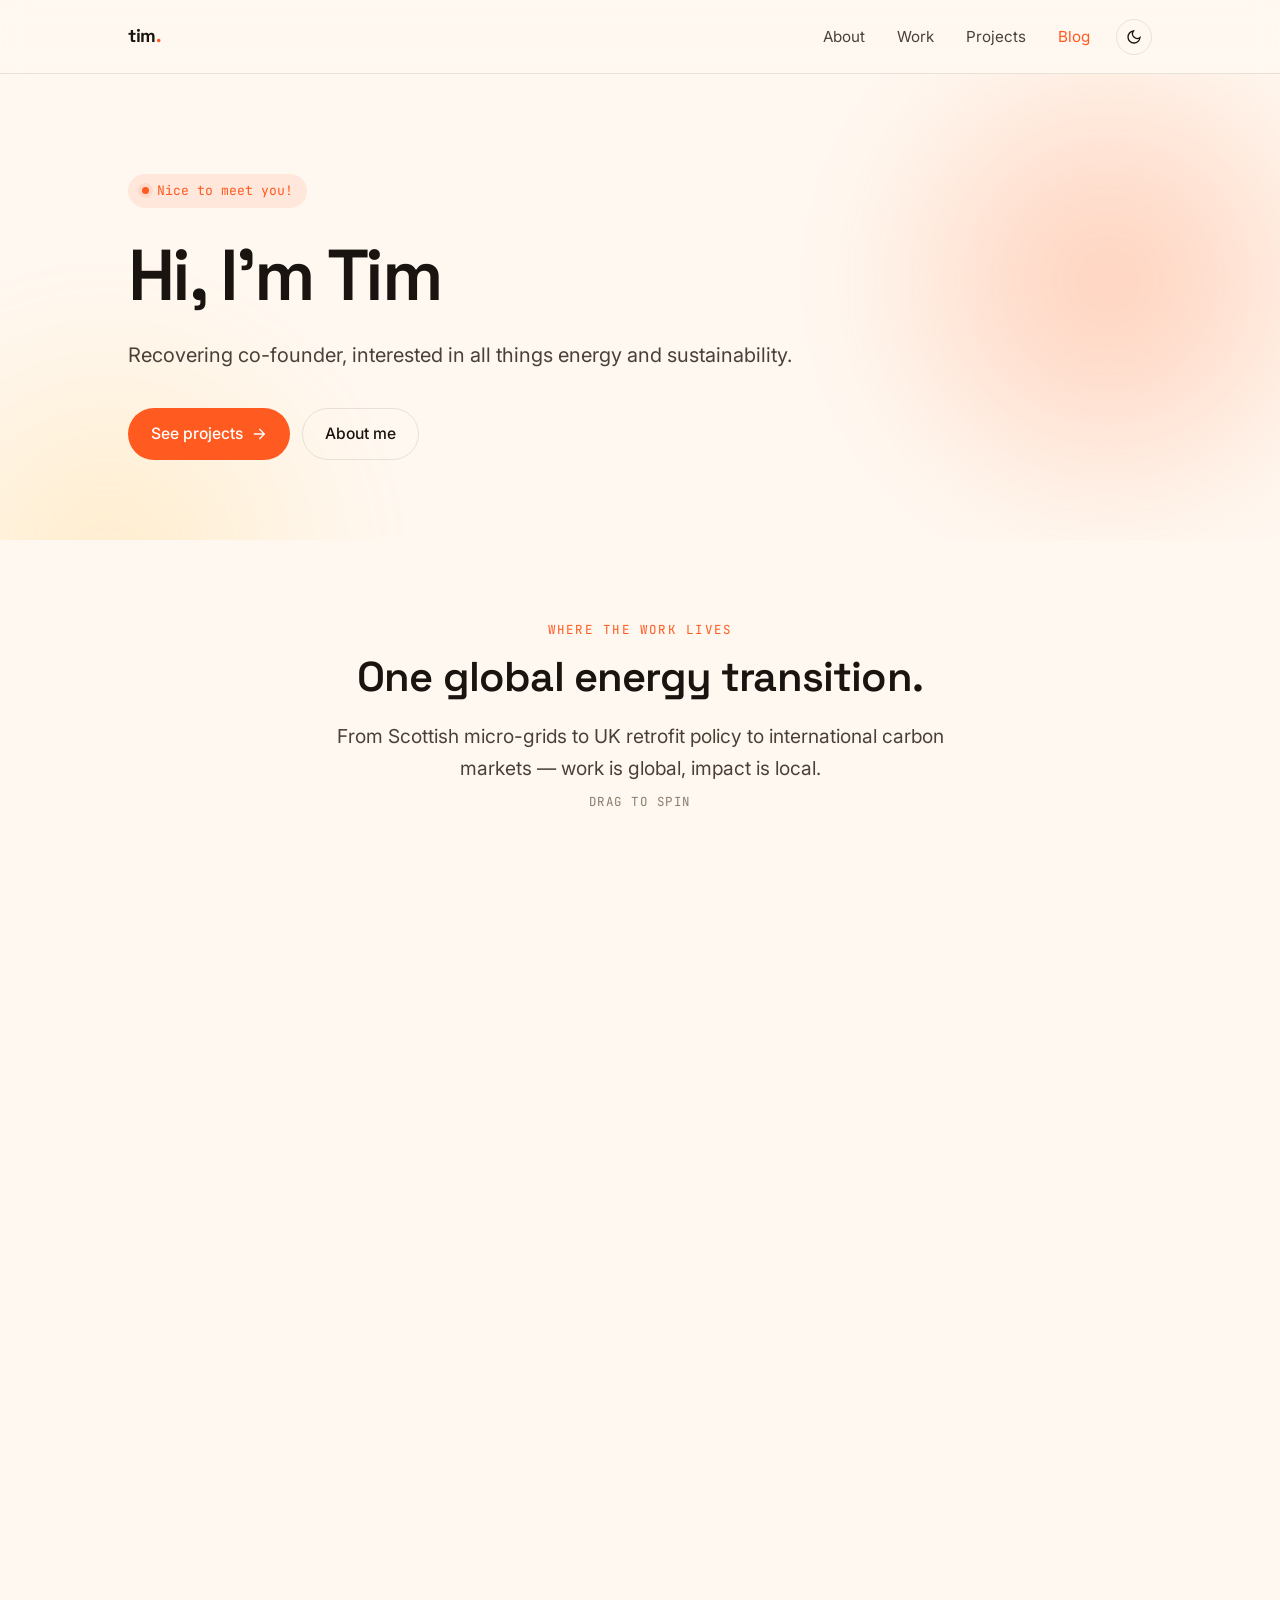
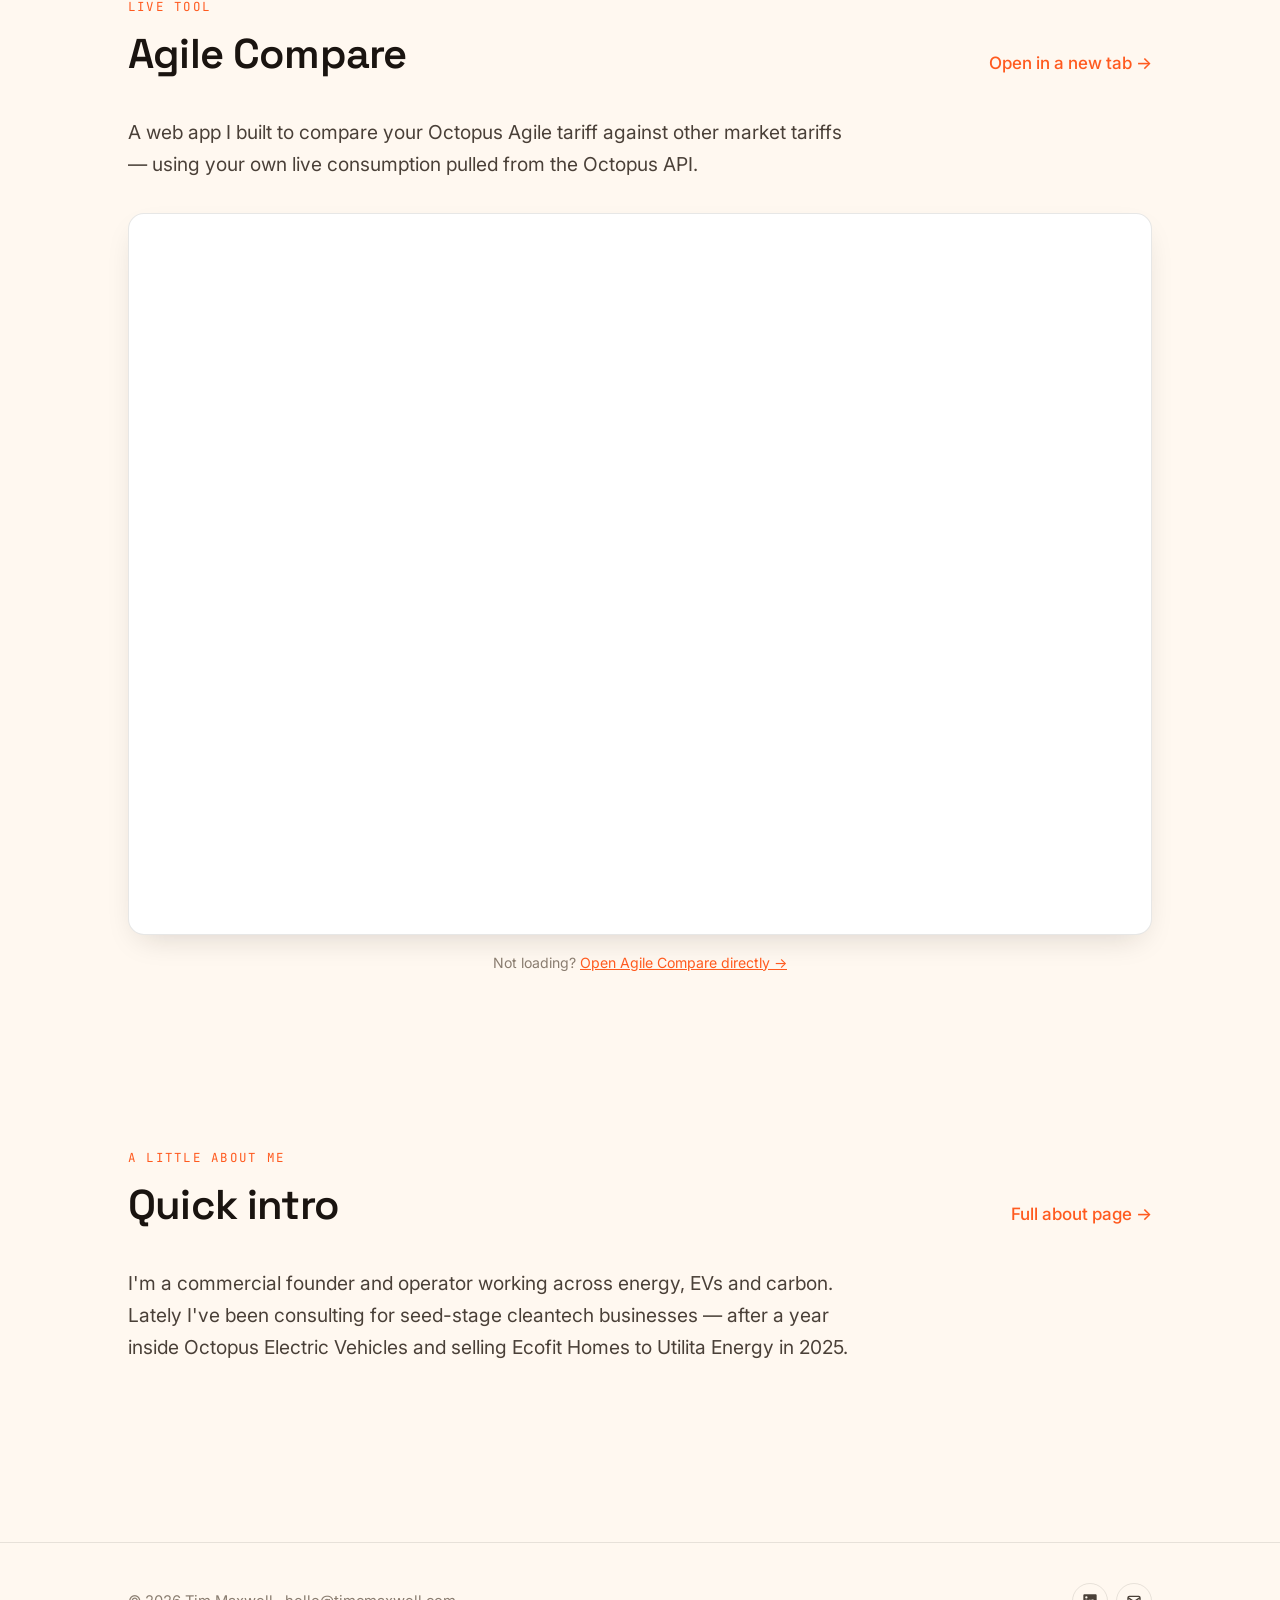
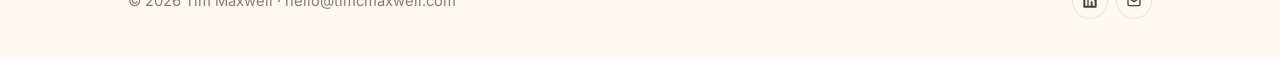
==== commit fe343834: "Update index.html" ====
--- a/index.html
+++ b/index.html
@@ -43,6 +43,18 @@
     </div>
   </div>
 </header>
+
+<section class="section">
+  <div class="container" style="text-align: center;">
+    <div class="eyebrow">Where the work lives</div>
+    <h2 style="margin-top: 4px;">One global energy transition.</h2>
+    <p class="lead" style="max-width: 52ch; margin: 20px auto 8px;">From Scottish micro-grids to UK retrofit policy to international carbon markets — work is global, impact is local.</p>
+    <p style="font-family: var(--font-mono); font-size: 0.78rem; letter-spacing: 0.12em; text-transform: uppercase; color: var(--ink-3); margin-bottom: 24px;">Drag to spin</p>
+    <div style="display: flex; justify-content: center;">
+      <canvas id="globe-canvas" style="width: 600px; height: 600px; max-width: 100%; aspect-ratio: 1; cursor: grab; touch-action: none;"></canvas>
+    </div>
+  </div>
+</section>
 
 <section class="section" id="agile-compare">
   <div class="container">
@@ -97,5 +109,9 @@
 </footer>
 
 <script src="assets/main.js"></script>
-</body>
-</html>
+<script type="module">
+  import createGlobe from 'https://cdn.jsdelivr.net/npm/cobe@0.6.3/+esm';
+
+  const canvas = document.getElementById('globe-canvas');
+  if (canvas) {
+    let phi = 4.5
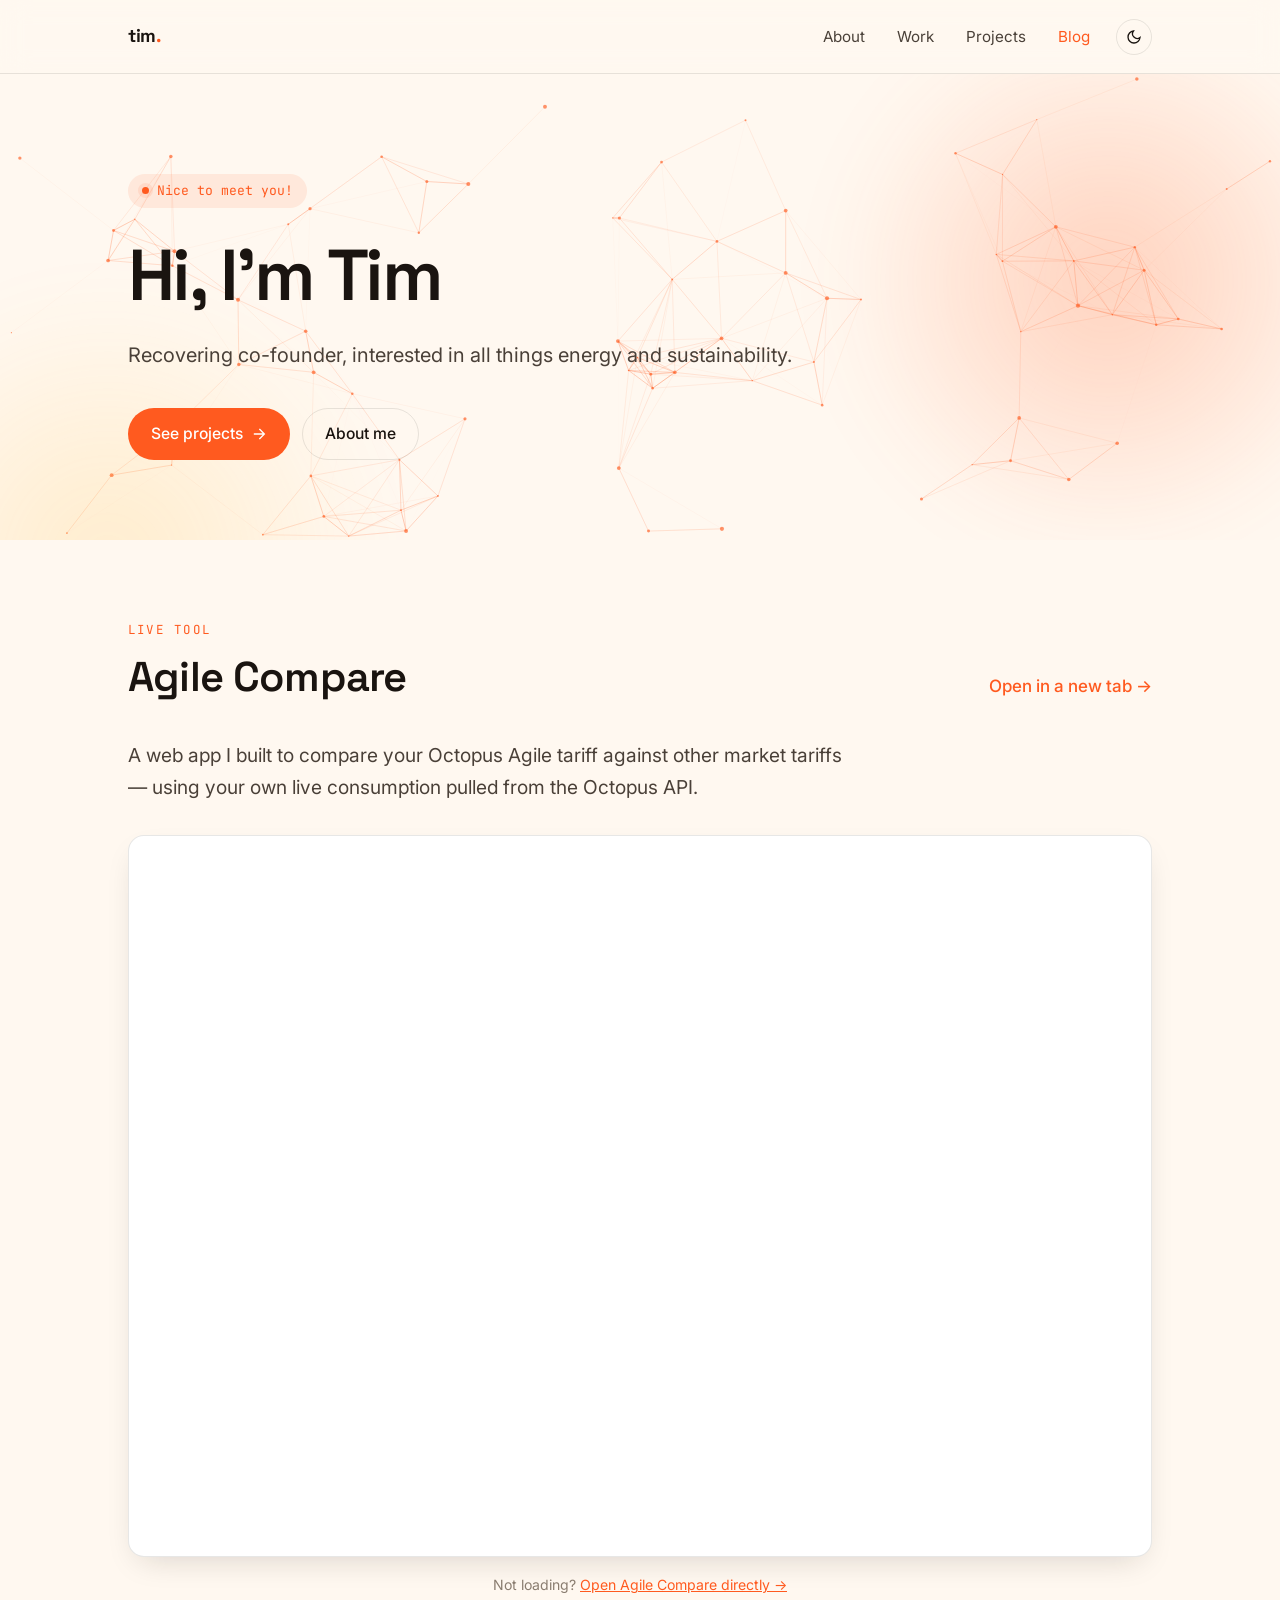
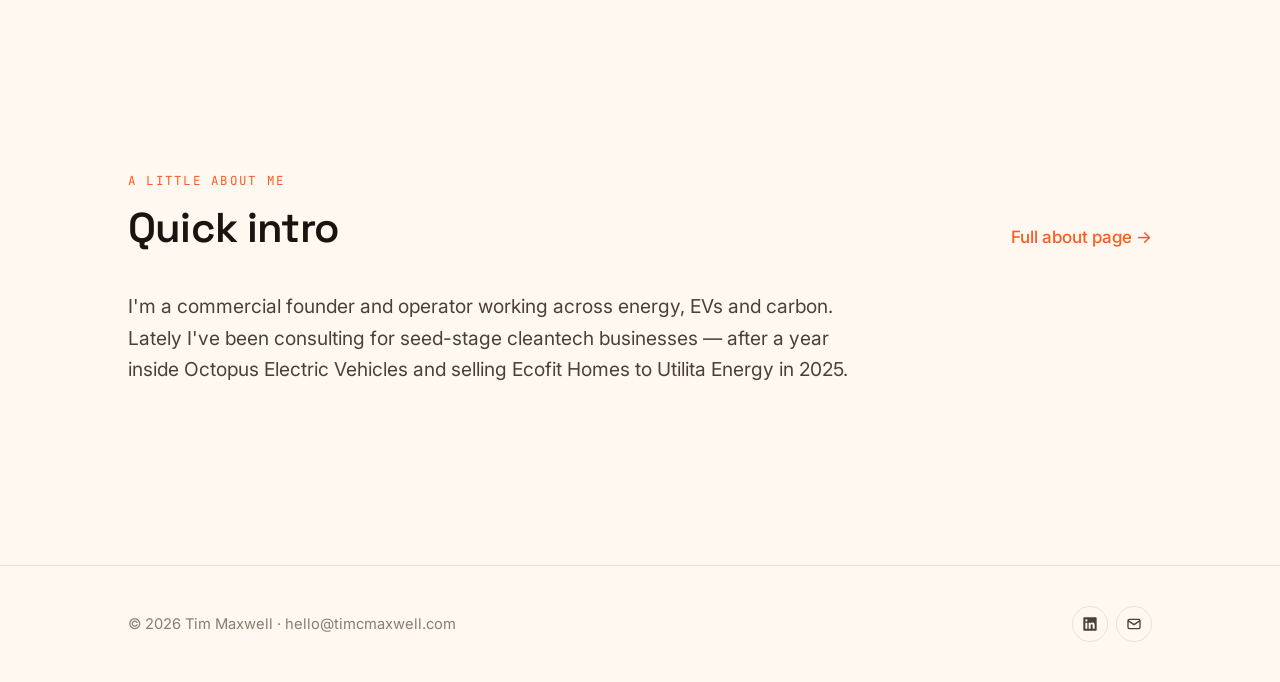
==== commit f5da4987: "Update index.html" ====
--- a/index.html
+++ b/index.html
@@ -9,7 +9,18 @@
   <link rel="preconnect" href="https://fonts.gstatic.com" crossorigin />
   <link href="https://fonts.googleapis.com/css2?family=Inter:wght@400;500;600&family=Space+Grotesk:wght@500;600;700&family=JetBrains+Mono:wght@400;500&display=swap" rel="stylesheet" />
   <link rel="stylesheet" href="assets/styles.css" />
-  <style>.reveal { opacity: 1; transform: none; }</style>
+  <style>
+    .reveal { opacity: 1; transform: none; }
+    #hero-particles {
+      position: absolute;
+      inset: 0;
+      width: 100%;
+      height: 100%;
+      pointer-events: none;
+      z-index: 0;
+    }
+    .hero__inner { position: relative; z-index: 2; }
+  </style>
 </head>
 <body>
 <nav class="nav">
@@ -28,6 +39,7 @@
 </nav>
 
 <header class="hero">
+  <canvas id="hero-particles"></canvas>
   <div class="hero__blob"></div>
   <div class="hero__blob hero__blob--2"></div>
   <div class="container hero__inner">
@@ -44,18 +56,6 @@
   </div>
 </header>
 
-<section class="section">
-  <div class="container" style="text-align: center;">
-    <div class="eyebrow">Where the work lives</div>
-    <h2 style="margin-top: 4px;">One global energy transition.</h2>
-    <p class="lead" style="max-width: 52ch; margin: 20px auto 8px;">From Scottish micro-grids to UK retrofit policy to international carbon markets — work is global, impact is local.</p>
-    <p style="font-family: var(--font-mono); font-size: 0.78rem; letter-spacing: 0.12em; text-transform: uppercase; color: var(--ink-3); margin-bottom: 24px;">Drag to spin</p>
-    <div style="display: flex; justify-content: center;">
-      <canvas id="globe-canvas" style="width: 600px; height: 600px; max-width: 100%; aspect-ratio: 1; cursor: grab; touch-action: none;"></canvas>
-    </div>
-  </div>
-</section>
-
 <section class="section" id="agile-compare">
   <div class="container">
     <div class="section__header">
@@ -109,9 +109,120 @@
 </footer>
 
 <script src="assets/main.js"></script>
-<script type="module">
-  import createGlobe from 'https://cdn.jsdelivr.net/npm/cobe@0.6.3/+esm';
-
-  const canvas = document.getElementById('globe-canvas');
-  if (canvas) {
-    let phi = 4.5
+<script>
+(function() {
+  const canvas = document.getElementById('hero-particles');
+  if (!canvas) return;
+  const ctx = canvas.getContext('2d');
+  const hero = canvas.parentElement;
+  const dpr = window.devicePixelRatio || 1;
+  const COUNT = 80;
+  const MAX_DIST = 130;
+  let w = 0, h = 0;
+  let particles = [];
+  let mouse = { x: -9999, y: -9999 };
+
+  function getAccent() {
+    const v = getComputedStyle(document.documentElement).getPropertyValue('--accent').trim() || '#FF5A1F';
+    const hex = v.replace('#', '');
+    return {
+      r: parseInt(hex.substr(0, 2), 16),
+      g: parseInt(hex.substr(2, 2), 16),
+      b: parseInt(hex.substr(4, 2), 16),
+    };
+  }
+  let accent = getAccent();
+
+  function resize() {
+    w = canvas.offsetWidth;
+    h = canvas.offsetHeight;
+    canvas.width = w * dpr;
+    canvas.height = h * dpr;
+    ctx.setTransform(dpr, 0, 0, dpr, 0, 0);
+  }
+
+  function init() {
+    particles = [];
+    for (let i = 0; i < COUNT; i++) {
+      particles.push({
+        x: Math.random() * w,
+        y: Math.random() * h,
+        vx: (Math.random() - 0.5) * 0.4,
+        vy: (Math.random() - 0.5) * 0.4,
+        r: Math.random() * 1.5 + 0.6,
+      });
+    }
+  }
+
+  function loop() {
+    ctx.clearRect(0, 0, w, h);
+
+    for (const p of particles) {
+      p.x += p.vx;
+      p.y += p.vy;
+      if (p.x < 0 || p.x > w) p.vx *= -1;
+      if (p.y < 0 || p.y > h) p.vy *= -1;
+
+      const dx = mouse.x - p.x;
+      const dy = mouse.y - p.y;
+      const d = Math.sqrt(dx*dx + dy*dy);
+      if (d < 110 && d > 0) {
+        const force = (110 - d) / 110 * 0.6;
+        p.x -= (dx / d) * force;
+        p.y -= (dy / d) * force;
+      }
+    }
+
+    for (let i = 0; i < particles.length; i++) {
+      for (let j = i + 1; j < particles.length; j++) {
+        const dx = particles[i].x - particles[j].x;
+        const dy = particles[i].y - particles[j].y;
+        const d = Math.sqrt(dx*dx + dy*dy);
+        if (d < MAX_DIST) {
+          const alpha = (1 - d / MAX_DIST) * 0.35;
+          ctx.strokeStyle = 'rgba(' + accent.r + ',' + accent.g + ',' + accent.b + ',' + alpha + ')';
+          ctx.lineWidth = 1;
+          ctx.beginPath();
+          ctx.moveTo(particles[i].x, particles[i].y);
+          ctx.lineTo(particles[j].x, particles[j].y);
+          ctx.stroke();
+        }
+      }
+    }
+
+    for (const p of particles) {
+      ctx.fillStyle = 'rgba(' + accent.r + ',' + accent.g + ',' + accent.b + ',0.65)';
+      ctx.beginPath();
+      ctx.arc(p.x, p.y, p.r, 0, Math.PI * 2);
+      ctx.fill();
+    }
+
+    requestAnimationFrame(loop);
+  }
+
+  hero.addEventListener('mousemove', function(e) {
+    const rect = hero.getBoundingClientRect();
+    mouse.x = e.clientX - rect.left;
+    mouse.y = e.clientY - rect.top;
+  });
+  hero.addEventListener('mouseleave', function() {
+    mouse.x = -9999;
+    mouse.y = -9999;
+  });
+
+  resize();
+  init();
+  loop();
+
+  let resizeTimer;
+  window.addEventListener('resize', function() {
+    clearTimeout(resizeTimer);
+    resizeTimer = setTimeout(resize, 200);
+  });
+
+  const observer = new MutationObserver(function() { accent = getAccent(); });
+  observer.observe(document.documentElement, { attributes: true, attributeFilter: ['data-theme'] });
+})();
+</script>
+</body>
+</html>
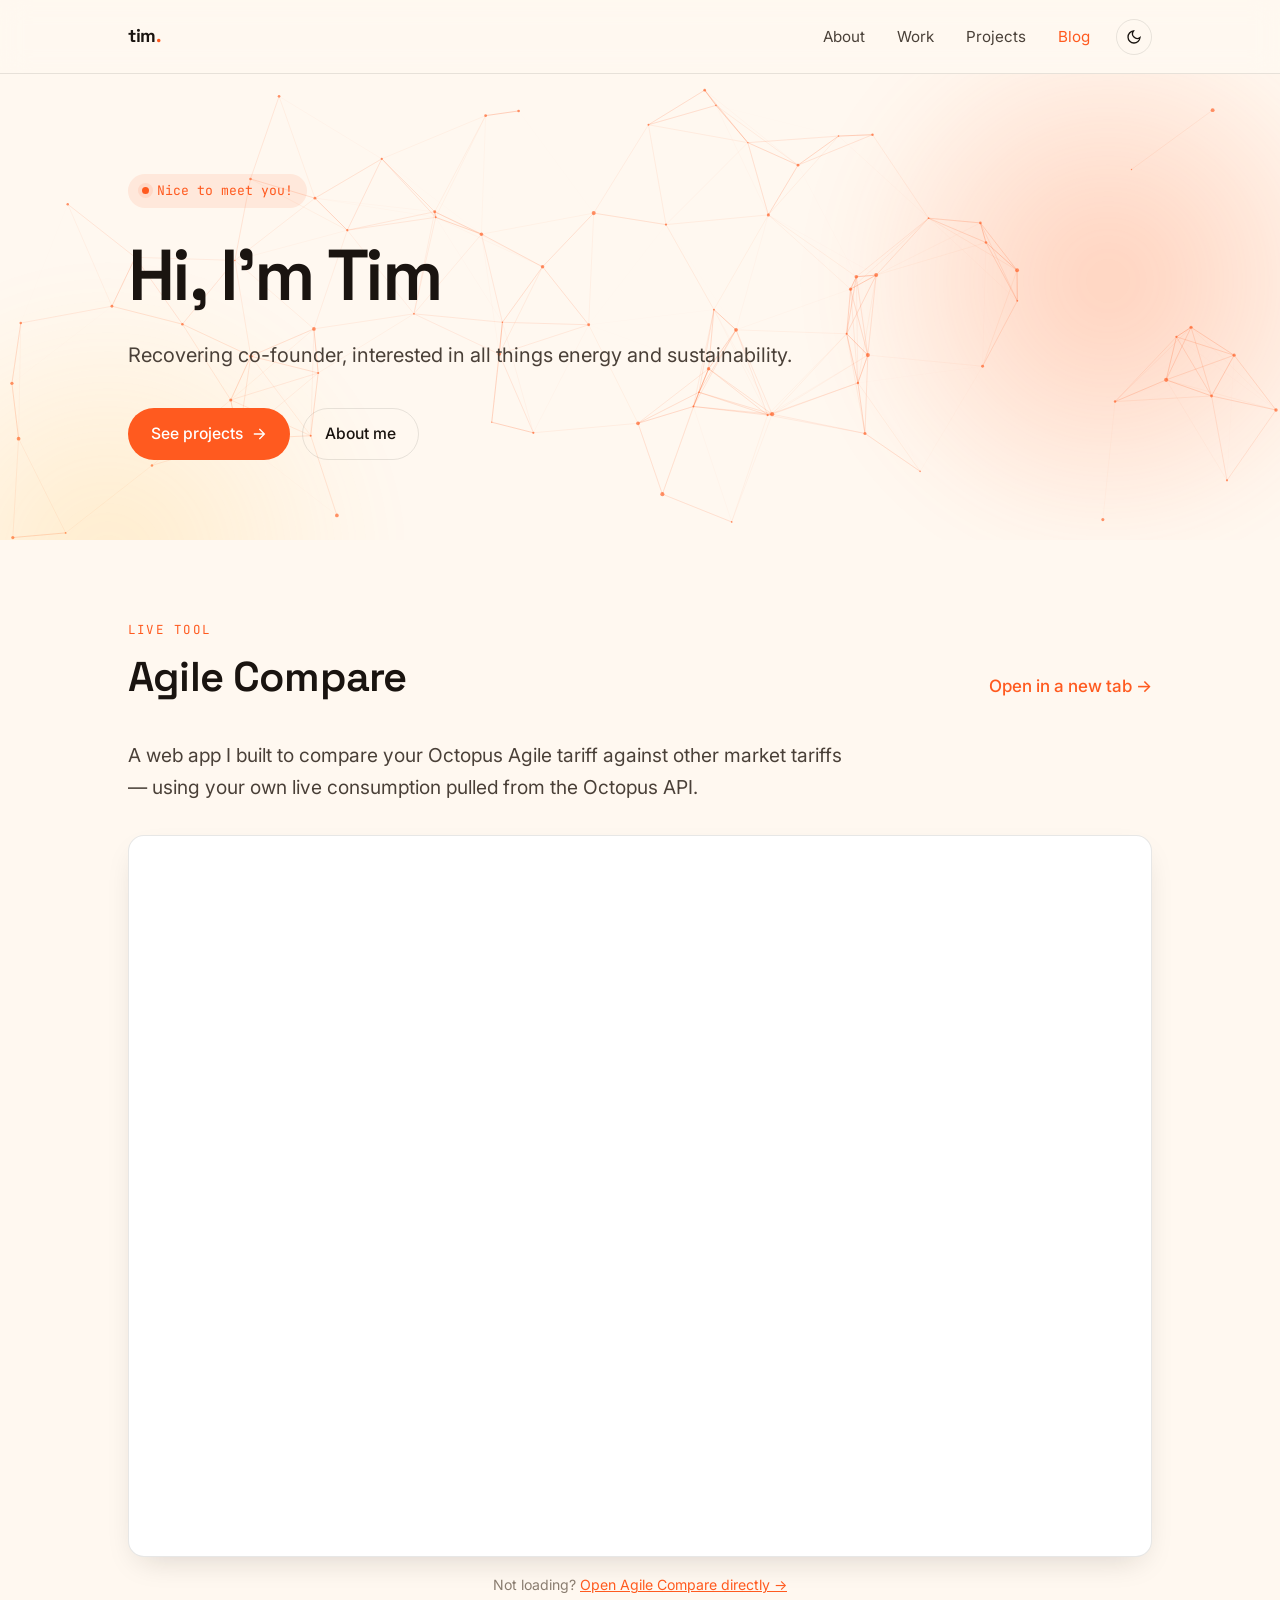
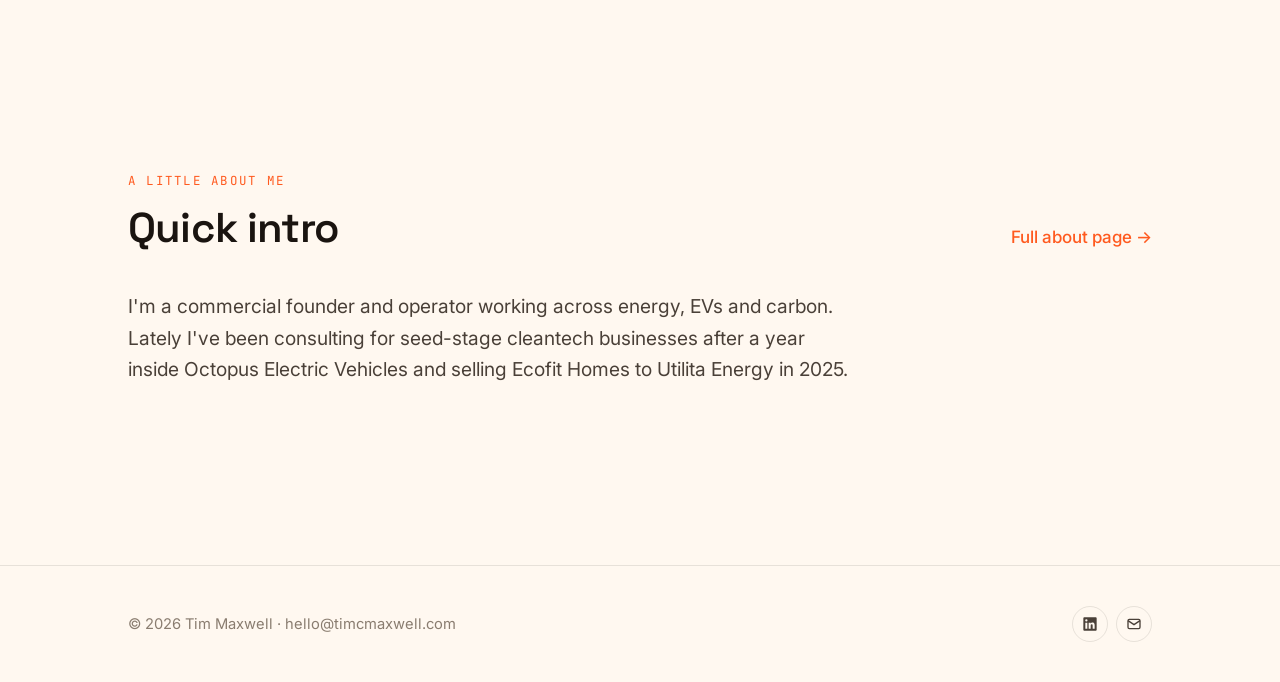
==== commit b0cb5cc9: "Update index.html" ====
--- a/index.html
+++ b/index.html
@@ -90,7 +90,7 @@
       </div>
       <a href="about.html" class="section__link">Full about page →</a>
     </div>
-    <p class="lead">I'm a commercial founder and operator working across energy, EVs and carbon. Lately I've been consulting for seed-stage cleantech businesses — after a year inside Octopus Electric Vehicles and selling Ecofit Homes to Utilita Energy in 2025.</p>
+    <p class="lead">I'm a commercial founder and operator working across energy, EVs and carbon. Lately I've been consulting for seed-stage cleantech businesses after a year inside Octopus Electric Vehicles and selling Ecofit Homes to Utilita Energy in 2025.</p>
   </div>
 </section>
 
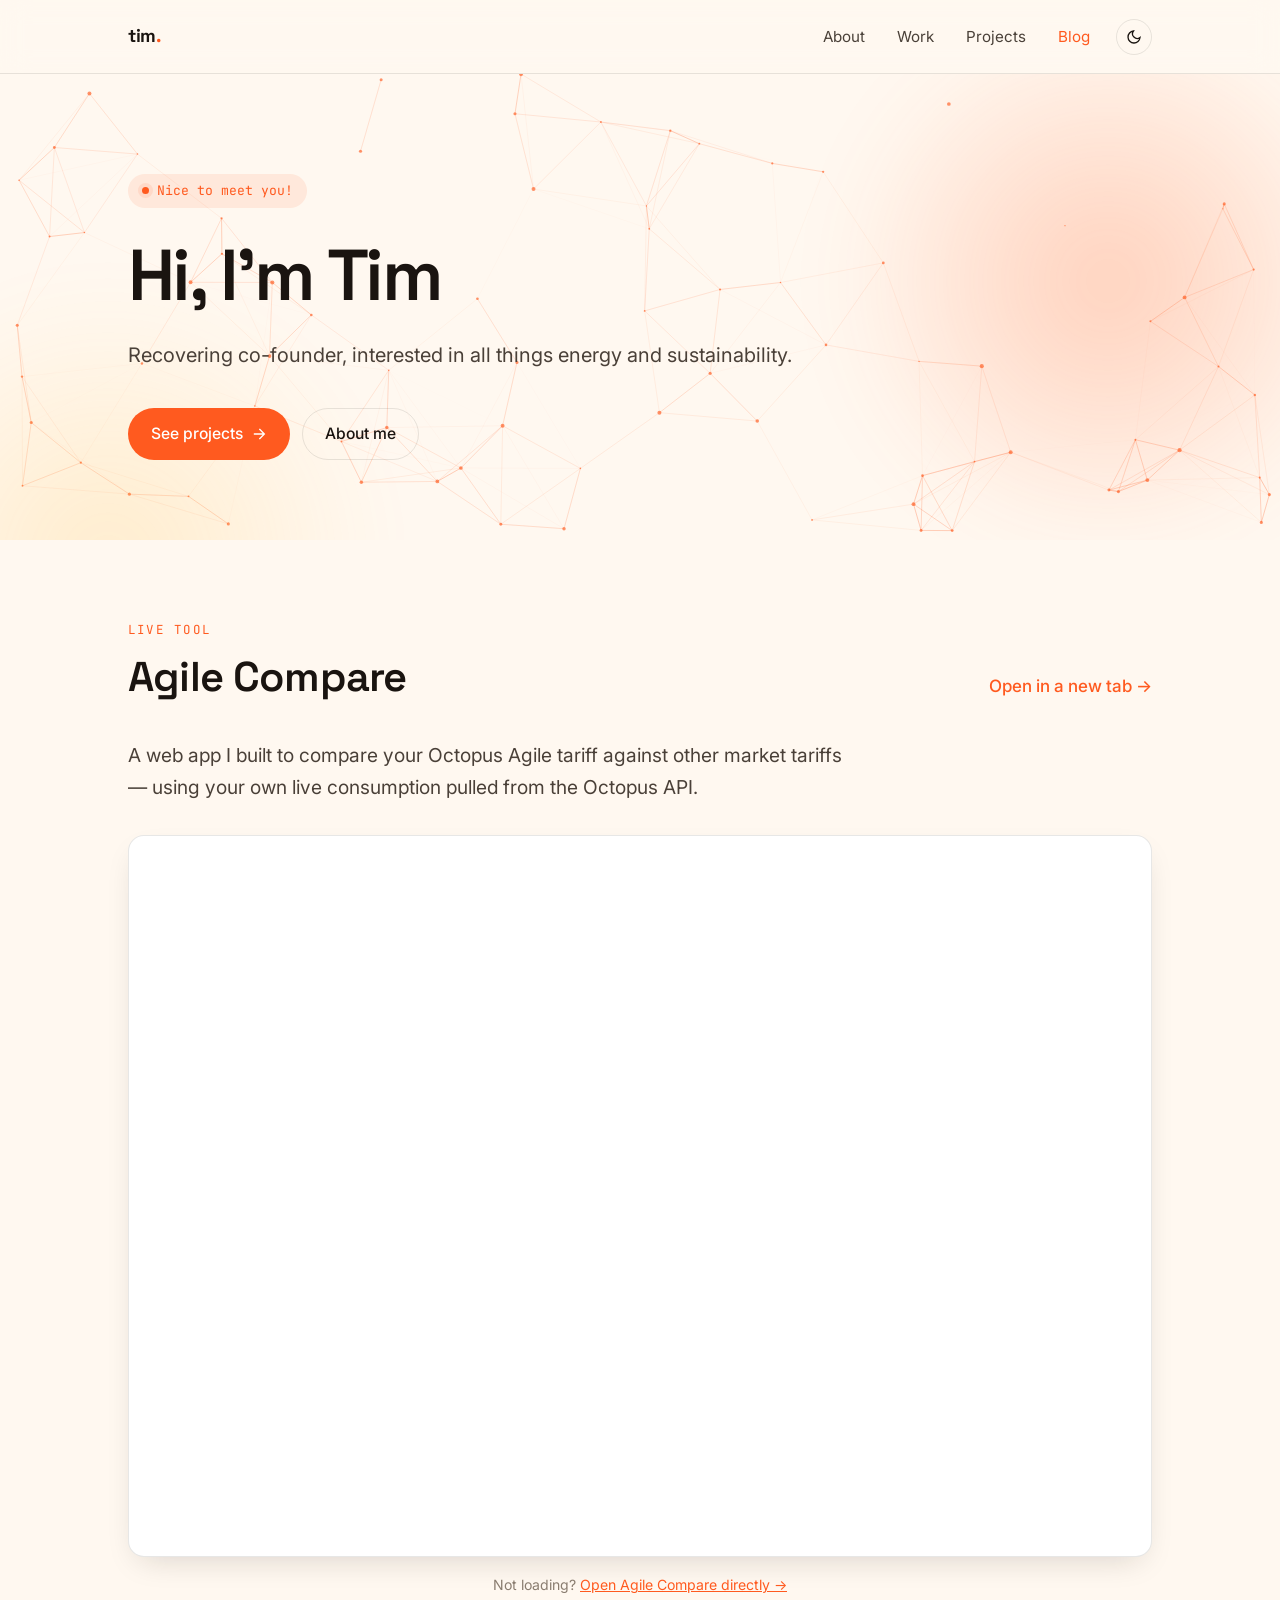
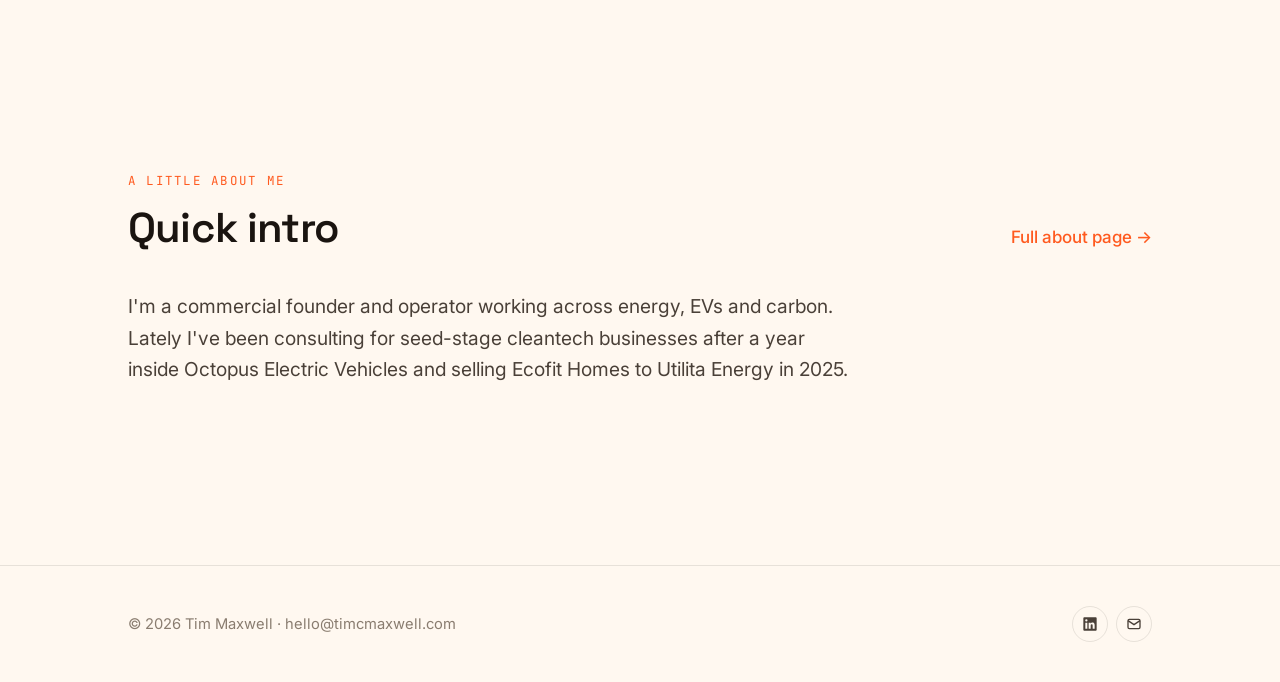
==== commit 58876b6b: "Update index.html" ====
--- a/index.html
+++ b/index.html
@@ -4,7 +4,7 @@
   <meta charset="utf-8" />
   <meta name="viewport" content="width=device-width, initial-scale=1" />
   <title>Tim Maxwell</title>
-  <meta name="description" content="Personal site of Tim Maxwell — commercial founder and operator across energy, EVs and carbon." />
+  <meta name="description" content="Personal site of Tim Maxwell: commercial founder and operator across energy, EVs and carbon." />
   <link rel="preconnect" href="https://fonts.googleapis.com" />
   <link rel="preconnect" href="https://fonts.gstatic.com" crossorigin />
   <link href="https://fonts.googleapis.com/css2?family=Inter:wght@400;500;600&family=Space+Grotesk:wght@500;600;700&family=JetBrains+Mono:wght@400;500&display=swap" rel="stylesheet" />
